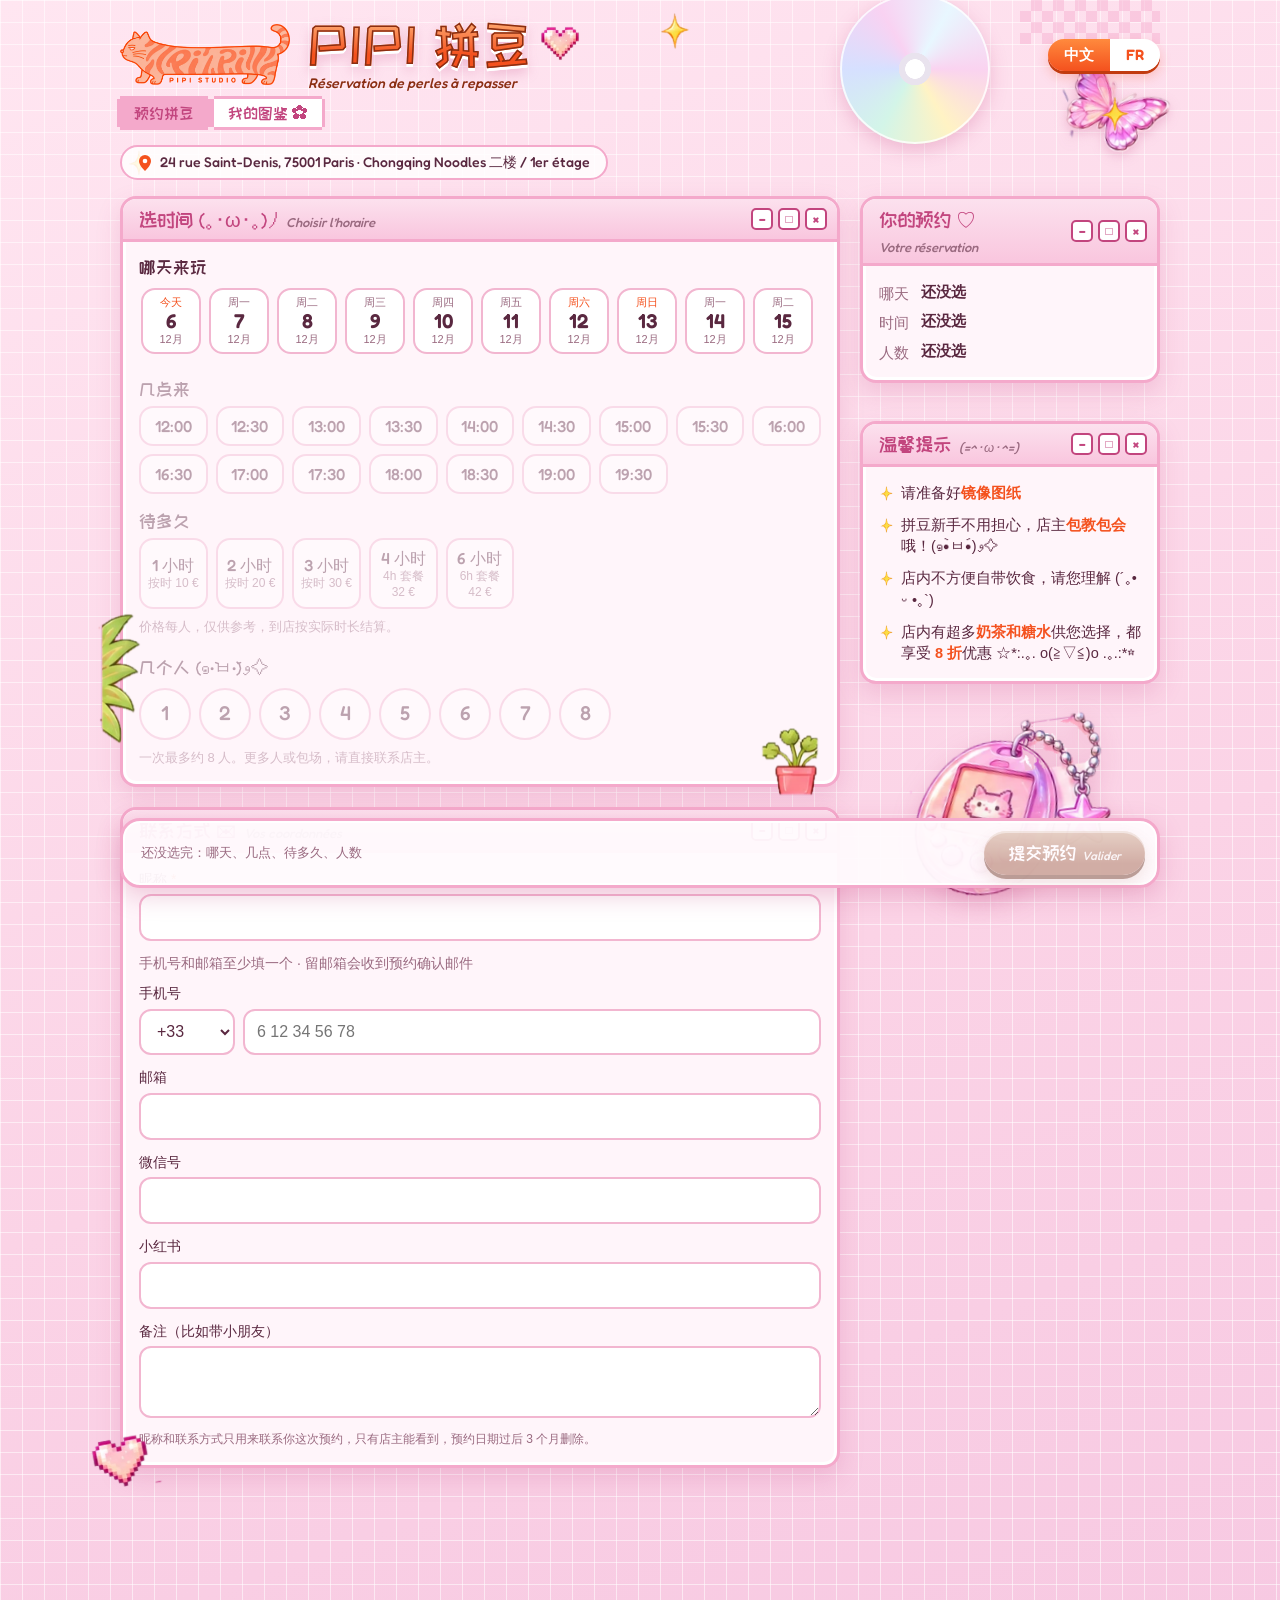
==== index.html @ dc2e396c "样式和脚本加版本号，避免手机用旧缓存（导航显示成蓝色链接） Co-Authored-By: Claude Opus 5.5 <noreply@anthropic.com>" ====
<!doctype html>
<html lang="zh-CN">
<head>
<meta charset="utf-8">
<meta name="viewport" content="width=device-width, initial-scale=1, viewport-fit=cover">
<title>PiPi 拼豆预约</title>
<meta name="format-detection" content="telephone=no, address=no, email=no, date=no">
<meta name="description" content="PiPi 拼豆 · Paris 1er · 在线预约 / Réservation en ligne">
<link rel="stylesheet" href="https://fonts.googleapis.com/css2?family=Fredoka:wght@400;500;600&family=ZCOOL+KuaiLe&display=swap">
<link rel="stylesheet" href="booking.css?v=20261116b">
</head>
<body>
<div class="wrap">
  <!-- 装饰 -->
  <div class="deco cd" aria-hidden="true"></div>
  <div class="deco checker hide-sm" style="right:0;top:0" aria-hidden="true"></div>
  <img class="deco butterfly" src="img/butterfly.png" alt="" aria-hidden="true">
  <img class="deco" src="img/heart-pink.png" alt="" aria-hidden="true" style="width:40px;left:min(46%,420px);top:26px">
  <img class="deco" src="img/star-gold.png" alt="" aria-hidden="true" style="width:30px;left:min(58%,540px);top:12px">
  <img class="deco hide-sm" src="img/sparkle.png" alt="" aria-hidden="true" style="width:30px;right:30px;top:96px">
  <img class="deco hide-sm" src="img/sparkle.png" alt="" aria-hidden="true" style="width:22px;left:8px;top:150px">

  <header class="top">
    <img class="logo" src="pipi-logo.png" alt="PiPi Studio" width="660" height="240">
    <div class="title"><h1 id="t-title"></h1><p id="t-sub"></p></div>
    <div class="lang"><button data-lang="zh">中文</button><button data-lang="fr">FR</button></div>
  </header>
  <nav class="pnav" style="display:flex;gap:6px"><a style="color:#C2457E;text-decoration:none" href="./" aria-current="page" id="nav-book"></a><a style="color:#C2457E;text-decoration:none" href="draw.html" id="nav-album"></a></nav>
  <div class="addr"><svg width="14" height="18" viewBox="0 0 14 18" aria-hidden="true"><path d="M7 1a6 6 0 0 0-6 6c0 4.5 6 10 6 10s6-5.5 6-10a6 6 0 0 0-6-6z" fill="#F4511E"/><circle cx="7" cy="7" r="2.3" fill="#fff"/></svg><span id="addr"></span></div>

  <main class="layout" id="main">
    <div>
      <section class="win" id="pick"></section>
      <section class="win" id="contact"></section>
    </div>
    <aside class="side" id="side"></aside>
  </main>
</div>
<div class="bar" id="bar"></div>

<script src="shared.js?v=20261116b"></script>
<script>
/* 流程：选哪天 → 几点来 → 待多久 → 几个人 → 填联系方式 → 提交
   客人不选座位：系统按人数把座位自动分到店里的桌子上（优先整拨人坐同一张桌） */
const {CONFIG,TABLES,seatIds,ALL_SEATS,ymd,hm,esc,overlap,api}=PIPI;
const T={
 zh:{title:'PIPI 拼豆',navBook:'预约拼豆',navAlbum:'我的图鉴 ✿',sub:'Réservation de perles à repasser',
  pickT:'选时间 (｡･ω･｡)ﾉ',pickTi:'Choisir l’horaire',
  s1:'哪天来玩',s2:'几点来',s3:'待多久',s4:'几个人 (๑•̀ㅂ•́)و✧',
  wd:'日一二三四五六',wdp:'周',today:'今天',
  h:'小时',free:'不限时',untilClose:'到 20:00',hourly:'按时 {r} €',p4:'4h 套餐 32 €',p6:'6h 套餐 42 €',freeP:'35 €',
  weekendNote:'周末和节假日没有不限时，4 小时、6 小时有套餐价。',priceNote:'价格每人，仅供参考，到店按实际时长结算。',
  maxNote:'一次最多约 {n} 人。更多人或包场，请直接联系店主。',noRoom:'这个时段约满了，换个时间试试。',
  leftT:'当前时段剩余',leftTi:'Places disponibles',seatU:'座',seatUi:'places',pickFirst:'选好时间后显示',fullW:'约满',
  mineT:'你的预约 ♡',mineTi:'Votre réservation',kDate:'哪天',kTime:'时间',kPpl:'人数',none:'还没选',
  demo:'演示模式：预约只存在这台设备上，不是真的预约。',
  tipsT:'温馨提示',tipsTi:'(=^･ω･^=)',
  tips:['请准备好<b>镜像图纸</b>','拼豆新手不用担心，店主<b>包教包会</b>哦！(๑•̀ㅂ•́)و✧','店内不方便自带饮食，请您理解 (´｡• ᵕ •｡`)','店内有超多<b>奶茶和糖水</b>供您选择，都享受 <b>8 折</b>优惠 ☆*:.｡. o(≧▽≦)o .｡.:*☆'],
  contactT:'联系方式 ✉',contactTi:'Vos coordonnées',
  name:'昵称',phone:'手机号',wechat:'微信号',xhs:'小红书',email:'邮箱',contactHint:'手机号和邮箱至少填一个 · 留邮箱会收到预约确认邮件',note:'备注（比如带小朋友）',
  privacy:'昵称和联系方式只用来联系你这次预约，只有店主能看到，预约日期过后 3 个月删除。',
  notYet:'还没选完：',needDate:'哪天',needTime:'几点',needDur:'待多久',needPpl:'人数',people:'{n} 人',
  submit:'提交预约',submitI:'Valider',sending:'提交中…',
  eName:'请填一个昵称',ePhone:'请填手机号（至少 6 位数字）',eEmail:'邮箱格式不对',eContact:'手机号和邮箱至少填一个',
  eConflict:'刚刚这个时段被别人约满了，请换个时间。',eNet:'没提交成功，请检查网络再试一次。',
  doneT:'约好了！ヽ(✿ﾟ▽ﾟ)ノ',doneP:'要改时间或取消，请提前联系店主 (^_-)-☆',shot:'建议截图保存这一页。',again:'再约一次',okT:'预约成功！',meow:'喵~',feed:'喂小猫一条鱼'},
 fr:{title:'PIPIPERLES STUDIO',navBook:'Réserver',navAlbum:'Mon album ✿',sub:'Atelier de perles à repasser · PiPi',
  pickT:'Horaire',pickTi:'',
  s1:'Date',s2:'Heure d’arrivée',s3:'Durée',s4:'Combien de personnes ?',
  wd:['dim','lun','mar','mer','jeu','ven','sam'],wdp:'',today:'auj.',
  h:'h',free:'Illimité',untilClose:'jusqu’à 20h',hourly:'{r} €',p4:'forfait 32 €',p6:'forfait 42 €',freeP:'35 €',
  weekendNote:'Le week-end et les jours fériés : forfaits 4h et 6h, pas d’illimité.',priceNote:'Prix par personne, indicatifs, réglés sur place selon la durée réelle.',
  maxNote:'{n} personnes maximum. Pour un groupe plus grand ou une privatisation, contactez-nous.',noRoom:'Complet sur ce créneau, essayez un autre horaire.',
  leftT:'Places disponibles',leftTi:'sur ce créneau',seatU:'',seatUi:'places',pickFirst:'après le choix de l’horaire',fullW:'Complet',
  mineT:'Votre réservation',mineTi:'',kDate:'Date',kTime:'Heure',kPpl:'Personnes',none:'—',
  demo:'Mode démo : la réservation reste sur cet appareil, elle n’est pas réelle.',
  tipsT:'Bon à savoir',tipsTi:'(=^･ω･^=)',
  tips:['Préparez votre <b>modèle en miroir</b>','Débutant·e ? Pas de souci, on vous <b>apprend tout</b> ! (๑•̀ㅂ•́)و✧','Merci de ne pas apporter de nourriture ni de boissons (´｡• ᵕ •｡`)','Grand choix de <b>thés au lait et desserts</b>, tous à <b>-20 %</b> ☆*:.｡. o(≧▽≦)o .｡.:*☆'],
  contactT:'Vos coordonnées',contactTi:'',
  name:'Pseudo',phone:'Téléphone',wechat:'WeChat',xhs:'Xiaohongshu',email:'E-mail',contactHint:'Téléphone ou e-mail (au moins l’un des deux) · avec un e-mail, vous recevez une confirmation',note:'Remarque (enfants, etc.)',
  privacy:'Vos coordonnées servent uniquement à vous contacter pour cette réservation. Seule la gérante y a accès ; elles sont supprimées 3 mois après la date réservée.',
  notYet:'À compléter : ',needDate:'date',needTime:'heure',needDur:'durée',needPpl:'personnes',people:'{n} pers.',
  submit:'Réserver',submitI:'',sending:'Envoi…',
  eName:'Indiquez un pseudo',ePhone:'Indiquez un numéro (6 chiffres minimum)',eEmail:'E-mail invalide',eContact:'Indiquez un téléphone ou un e-mail',
  eConflict:'Ce créneau vient d’être complet, choisissez un autre horaire.',eNet:'Échec de l’envoi. Vérifiez la connexion et réessayez.',
  doneT:'C’est réservé ! ヽ(✿ﾟ▽ﾟ)ノ',doneP:'Pour modifier ou annuler, prévenez-nous à l’avance.',shot:'Pensez à faire une capture d’écran.',again:'Nouvelle réservation',okT:'Réservé !',meow:'Miaou~',feed:'Donner un poisson au chat'}};

let lang='zh';try{const l=localStorage.getItem('pipi-lang');if(l==='fr'||l==='zh')lang=l;else if(/^fr/i.test(navigator.language))lang='fr'}catch(e){}
const t=(k,v={})=>String(T[lang][k]).replace(/\{(\w+)\}/g,(_,x)=>v[x]);
const st={date:null,start:null,dur:null,n:null,busy:[],form:{code:'+33',phone:'',name:'',wechat:'',xhs:'',email:'',note:''},errors:{},msg:'',sending:false,done:null};

/* ---------- 小装饰 ---------- */
const SPARKLE='<svg class="sparkle" viewBox="0 0 24 24"><path d="M12 1C13 8 16 11 23 12C16 13 13 16 12 23C11 16 8 13 1 12C8 11 11 8 12 1Z" fill="#FFE066" stroke="#F2A900" stroke-width="1.2"/></svg>';
function pixelSVG(rows,pal,size){const w=rows[0].length,h=rows.length;let r='';
  rows.forEach((row,y)=>[...row].forEach((c,x)=>{if(pal[c])r+=`<rect x="${x}" y="${y}" width="1.02" height="1.02" fill="${pal[c]}"/>`}));
  return `<svg viewBox="0 0 ${w} ${h}" width="${size*w}" height="${size*h}" shape-rendering="crispEdges">${r}</svg>`}
const HEART=pixelSVG([".PP.PP.","PWPPPPP","PPPPPPP",".PPPPP.","..PPP..","...P..."],{P:'#F7A1C4',W:'#FFFFFF'},5);
const CAT=pixelSVG([
  "..B........B..",".BOB......BOB.",".BOOB....BOOB.",".BOSOBBBBOSOB.","BOOOSOSSOSOOOB","BOOOOOOOOOOOOB",
  "BOKWOOOOOOKWOB","BOKKOOOOOOKKOB","BOOOOOPPOOOOOB","BWOOOOOOOOOOWB",".BOOOOOOOOOOB.","..BBBBBBBBBB.."],
  {B:'#5B3A29',O:'#F2A65A',S:'#C66A2B',K:'#2B1B12',W:'#FFFFFF',P:'#F48FB1'},5);
function burstPath(){let p='';const n=14;for(let i=0;i<n*2;i++){const a=Math.PI*i/n,r=i%2?0.72:1;p+=(i?'L':'M')+(50+48*r*Math.cos(a)).toFixed(1)+' '+(50+48*r*Math.sin(a)*0.72).toFixed(1)}return p+'Z'}
const BURST=`<svg viewBox="0 6 100 88" preserveAspectRatio="none"><path d="${burstPath()}" fill="#FFD3E6" stroke="#F06BA8" stroke-width="2"/></svg>`;

/* ---------- 计算 ---------- */
const isWeekend=ds=>{const d=new Date(ds+'T12:00:00').getDay();return d===0||d===6};
const nowMin=()=>{const d=new Date();return d.getHours()*60+d.getMinutes()};
const todayStr=()=>ymd(new Date());
const endOf=()=>st.dur==='free'?CONFIG.close:st.start+st.dur;
const ready=()=>st.date&&st.start!=null&&st.dur!=null;
const wdName=d=>lang==='zh'?t('wdp')+T.zh.wd[d.getDay()]:T.fr.wd[d.getDay()];
function takenSet(){const s=new Set();if(!ready())return s;const w={start:st.start,end:endOf()};
  for(const b of st.busy)if(overlap(w,b))b.seats.forEach(x=>s.add(x));return s}
const freeCount=()=>ALL_SEATS.length-takenSet().size;
/* 自动分座：先找一张能坐下整拨人的桌（空位最少的那张），坐不下再从空位多的桌开始拼 */
function assignSeats(n){const tk=takenSet();
  const tabs=TABLES.map(tb=>({free:seatIds(tb).filter(s=>!tk.has(s))})).filter(x=>x.free.length);
  const one=tabs.filter(x=>x.free.length>=n).sort((a,b)=>a.free.length-b.free.length)[0];
  if(one)return one.free.slice(0,n);
  const out=[];tabs.sort((a,b)=>b.free.length-a.free.length).forEach(x=>x.free.forEach(s=>{if(out.length<n)out.push(s)}));
  return out.length===n?out:null}
function durOptions(ds){return isWeekend(ds)
  ?[{v:60,p:t('hourly',{r:10})},{v:120,p:t('hourly',{r:20})},{v:180,p:t('hourly',{r:30})},{v:240,p:t('p4')},{v:360,p:t('p6')}]
  :[{v:60,p:t('hourly',{r:10})},{v:120,p:t('hourly',{r:20})},{v:180,p:t('hourly',{r:30})},{v:'free',p:t('freeP')}]}
async function loadBusy(){try{st.busy=await api.busy(st.date)}catch(e){st.busy=[];st.msg=t('eNet')}clampN();renderPick();renderSide();renderBar()}
function clampN(){if(st.n!=null&&ready()&&st.n>Math.min(freeCount(),CONFIG.maxSeats))st.n=null}

/* ---------- 渲染 ---------- */
const winBar=(title,sub)=>`<div class="win-bar"><h2>${title}${sub?` <i>${sub}</i>`:''}</h2><div class="win-btns" aria-hidden="true"><span>–</span><span>□</span><span>×</span></div></div>`;
function renderPick(){
  const days=[];for(let i=0;i<CONFIG.daysAhead;i++){const d=new Date();d.setDate(d.getDate()+i);days.push(d)}
  const ds=st.date,times=[];for(let m=CONFIG.open;m<CONFIG.close;m+=CONFIG.step)times.push(m);
  const past=m=>ds===todayStr()&&m<=nowMin();
  const free=ready()?freeCount():0,max=Math.min(free,CONFIG.maxSeats);
  document.getElementById('pick').innerHTML=winBar(t('pickT'),t('pickTi'))+`<img class="palm" src="img/palm.png" alt="" aria-hidden="true"><img class="plant" src="img/plant.png" alt="" aria-hidden="true"><div class="win-body">
   <div class="q"><h3>${t('s1')}</h3><div class="days">${days.map((d,i)=>{const v=ymd(d);
     return `<button class="day ${isWeekend(v)?'we':''} ${v===ds?'on':''}" data-date="${v}"><small>${i===0?t('today'):wdName(d)}</small><b>${d.getDate()}</b><small>${d.getMonth()+1}${lang==='zh'?'月':'/'}</small></button>`}).join('')}</div></div>
   <div class="q ${ds?'':'off'}"><h3>${t('s2')}</h3><div class="grid">${times.map(m=>`<button class="opt ${m===st.start?'on':''}" data-start="${m}" ${!ds||past(m)?'disabled':''}>${hm(m)}</button>`).join('')}</div></div>
   <div class="q ${ds&&st.start!=null?'':'off'}"><h3>${t('s3')}</h3><div class="grid">${(ds?durOptions(ds):durOptions(todayStr())).map(o=>{const over=o.v!=='free'&&st.start!=null&&st.start+o.v>CONFIG.close;
     return `<button class="opt ${o.v===st.dur?'on':''}" data-dur="${o.v}" ${over||st.start==null?'disabled':''}>${o.v==='free'?t('free'):(o.v/60)+' '+t('h')}<small>${o.v==='free'?t('untilClose')+' · ':''}${o.p}</small></button>`}).join('')}</div>
     <p class="note">${ds&&isWeekend(ds)?t('weekendNote')+' ':''}${t('priceNote')}</p></div>
   <div class="q ${ready()?'':'off'}"><h3>${t('s4')}</h3>
     ${ready()&&!free?`<p class="err">${t('noRoom')}</p>`:`<div class="ppl">${Array.from({length:CONFIG.maxSeats},(_,i)=>i+1).map(n=>`<button class="opt ${n===st.n?'on':''}" data-n="${n}" ${!ready()||n>max?'disabled':''}>${n}</button>`).join('')}</div>
     <p class="note">${t('maxNote',{n:CONFIG.maxSeats})}</p>`}
     ${st.msg?`<p class="err">${esc(st.msg)}</p>`:''}</div>
  </div>`;
}
function renderSide(){
  const r=ready();
  let when=t('none');
  if(st.date){const d=new Date(st.date+'T12:00:00');when=`${d.getMonth()+1}/${d.getDate()} ${wdName(d)}`}
  document.getElementById('side').innerHTML=`
  <section class="win mine">${winBar(t('mineT'),t('mineTi'))}<div class="win-body"><dl>
    <dt>${t('kDate')}</dt><dd>${when}</dd>
    <dt>${t('kTime')}</dt><dd>${r?hm(st.start)+'–'+hm(endOf()):st.start!=null?hm(st.start):t('none')}</dd>
    <dt>${t('kPpl')}</dt><dd>${st.n?t('people',{n:st.n}):t('none')}</dd></dl></div></section>
  <section class="win tips">${winBar(t('tipsT'),t('tipsTi'))}<div class="win-body"><ul>${T[lang].tips.map(x=>`<li>${x}</li>`).join('')}</ul></div></section>
  ${api.live?'':`<div class="sticky"><img class="pixcat" src="img/pixelcat.png" alt="" aria-hidden="true">${t('demo')}${lang==='zh'?`<i>${T.fr.demo}</i>`:''}</div>`}
  <img class="tama" src="img/tamagotchi.png" alt="" aria-hidden="true">`;
}
function renderContact(){const f=st.form,e=st.errors;
  document.getElementById('contact').innerHTML=winBar(t('contactT'),t('contactTi'))+`<img class="heart-big" src="img/heart-big.png" alt="" aria-hidden="true"><div class="win-body">
  <label class="field"><span>${t('name')} <em>*</em></span><input type="text" id="f-name" autocomplete="name" maxlength="60" value="${esc(f.name)}">${e.name?`<span class="err">${t('eName')}</span>`:''}</label>
  <p class="contact-hint${e.contact?' bad':''}">${e.contact?t('eContact'):t('contactHint')}</p>
  <div class="field"><span>${t('phone')}</span><div class="phone">
    <select id="f-code" aria-label="code">${['+33','+86','+852','+886','+44','+49','+39','+34','+32','+41','+1'].map(c=>`<option ${c===f.code?'selected':''}>${c}</option>`).join('')}</select>
    <input type="tel" id="f-phone" autocomplete="tel-national" inputmode="tel" maxlength="20" placeholder="6 12 34 56 78" value="${esc(f.phone)}"></div>${e.phone?`<span class="err">${t('ePhone')}</span>`:''}</div>
  <label class="field"><span>${t('email')}</span><input type="email" id="f-email" autocomplete="email" maxlength="120" value="${esc(f.email)}">${e.email?`<span class="err">${t('eEmail')}</span>`:''}</label>
  <label class="field"><span>${t('wechat')}</span><input type="text" id="f-wechat" maxlength="60" value="${esc(f.wechat)}"></label>
  <label class="field"><span>${t('xhs')}</span><input type="text" id="f-xhs" maxlength="60" value="${esc(f.xhs)}"></label>
  <label class="field"><span>${t('note')}</span><textarea id="f-note" rows="2" maxlength="500">${esc(f.note)}</textarea></label>
  <p class="privacy">${t('privacy')}</p></div>`;
}
function renderBar(){
  const miss=[];if(!st.date)miss.push(t('needDate'));if(st.start==null)miss.push(t('needTime'));if(st.dur==null)miss.push(t('needDur'));if(!st.n)miss.push(t('needPpl'));
  let sum;
  if(miss.length)sum=`${t('notYet')}${miss.join(lang==='zh'?'、':', ')}`;
  else{const d=new Date(st.date+'T12:00:00');sum=`<b>${d.getMonth()+1}/${d.getDate()} ${wdName(d)} · ${hm(st.start)}–${hm(endOf())} · ${t('people',{n:st.n})}</b>PiPi Studio`}
  document.getElementById('bar').innerHTML=`<div class="in"><div class="sum">${sum}</div><button class="go" id="submit" ${miss.length||st.sending?'disabled':''}>${st.sending?t('sending'):t('submit')}${t('submitI')&&!st.sending?`<i>${t('submitI')}</i>`:''}</button></div>`;
}
/* 像素狸花猫（原创；画法参考小柱给的像素猫：正面坐姿、胡须伸出脸外、竖条眼、深色描边）
   16×18 格，两帧（闭嘴 / 张嘴），只差第 8–10 行。O 描边/胡须 D 条纹 M 毛色 L 浅毛 W 白 K 眼 P 粉 R 嘴里 */
const CAT_PAL={O:'#3B2C2A',D:'#5A4836',M:'#8E7A62',L:'#B4A084',W:'#EADBC0',K:'#2B211C',P:'#E07A8E',R:'#A63E55'};
const CAT_TOP=['..O..........O..','..OO........OO..','..OPO......OPO..','..OPMOOOOOOMPO..','..OMMDMDDMDMMO..','..OMMMMMMMMMMO..','.OOMKMMMMMMKMOO.','OOOMKMWPPWMKMOOO'];
const CAT_SHUT=['.OOMMWWOOWWMMOO.','..OMMWWWWWWMMO..','...OOMWWWWMOO...'];
const CAT_OPEN=['.OOMMWOOOOWMMOO.','..OMMWORROWMMO..','...OOMWOOWMOO...'];
const CAT_BODY=['...OMWWWWWWMO...','..OMDMWWWWMDMO..','..OMMDWWWWDMMO..','..ODMMLWWLMMDO.O','..OMMMMLLMMMMOMO','..OWWOMMMMOWWMMO','...OOOOOOOOOOOO.'];
const catRects=(rows,y0)=>rows.map((r,y)=>[...r].map((c,x)=>CAT_PAL[c]?`<rect x="${x}" y="${y+y0}" width="1.02" height="1.02" fill="${CAT_PAL[c]}"/>`:'').join('')).join('');
const pixelCat=()=>`<svg class="pixcat-svg" viewBox="0 0 16 18" shape-rendering="crispEdges" role="img" aria-label="cat">
  ${catRects(CAT_TOP,0)}${catRects(CAT_BODY,11)}<g class="shut">${catRects(CAT_SHUT,8)}</g><g class="open">${catRects(CAT_OPEN,8)}</g></svg>`;
/* 点小猫 → 从上面掉下一条像素小鱼 → 猫张嘴吃两口 → 吃完才冒一颗像素爱心。不点就什么都不出现，可以一直点 */
const FISH_PAL={O:'#3B2C2A',F:'#5FA8D3',f:'#A9DDF2',K:'#2B211C'};
const FISH=['..OOOO..OO','.OffFFOOFO','OKfFFFFFO.','.OFFFFOOFO','..OOOO..OO'];
const FHEART_PAL={O:'#3B2C2A',H:'#E8504A',h:'#FFB36B'};
const FHEART=['.OO.OO.','OhHOHHO','OHHHHHO','.OHHHO.','..OHO..','...O...'];
const pix=(rows,pal,cls)=>`<svg class="${cls}" viewBox="0 0 ${rows[0].length} ${rows.length}" shape-rendering="crispEdges" aria-hidden="true">${
  rows.map((r,y)=>[...r].map((c,x)=>pal[c]?`<rect x="${x}" y="${y}" width="1.02" height="1.02" fill="${pal[c]}"/>`:'').join('')).join('')}</svg>`;
function feedCat(cat){
  const svg=cat.querySelector('.pixcat-svg'),still=matchMedia('(prefers-reduced-motion: reduce)').matches;
  cat.querySelector('.meow-bubble')?.remove();
  const add=html=>{const d=document.createElement('div');d.innerHTML=html;const n=d.firstElementChild;cat.appendChild(n);return n};
  const chomp=()=>{const on=[0,250,400],off=[200,350,600];on.forEach(ms=>setTimeout(()=>svg.classList.add('eating'),ms));off.forEach(ms=>setTimeout(()=>svg.classList.remove('eating'),ms))};
  const heart=()=>{const h=add(pix(FHEART,FHEART_PAL,'pix-heart'));
    if(!still)h.animate([{transform:'translateY(0)',opacity:1},{transform:'translateY(-26px)',opacity:1,offset:.7},{transform:'translateY(-32px)',opacity:0}],{duration:900,easing:'steps(6)',fill:'forwards'});
    setTimeout(()=>h.remove(),900)};
  if(still){chomp();setTimeout(heart,750);return}
  const f=add(pix(FISH,FISH_PAL,'pix-fish'));
  f.animate([{transform:'translateY(-64px) rotate(-12deg)'},{transform:'translateY(-30px) rotate(10deg)',offset:.5},{transform:'translateY(0) rotate(0)'}],{duration:480,easing:'steps(8)',fill:'forwards'});
  setTimeout(()=>{f.remove();chomp();setTimeout(heart,750)},480);
}
function renderDone(){const b=st.done,d=new Date(b.date+'T12:00:00');
  document.getElementById('bar').innerHTML='';
  document.getElementById('main').innerHTML=`<section class="win" style="grid-column:1/-1">${winBar(t('doneT'),'')}<div class="win-body done">
    <img class="logo-big" src="pipi-logo.png" alt="" width="660" height="240">
    <div class="meow-row"><button type="button" class="meow-cat" aria-label="${t('feed')}" title="${t('feed')}">${pixelCat()}<span class="meow-bubble" aria-hidden="true">${t('meow')}</span></button><h2>${t('okT')}</h2></div>
    <dl><dt>${t('kDate')}</dt><dd>${d.getMonth()+1}/${d.getDate()} ${wdName(d)}</dd><dt>${t('kTime')}</dt><dd>${hm(b.start)}–${hm(b.end)}</dd>
    <dt>${t('kPpl')}</dt><dd>${t('people',{n:b.seats.length})}</dd><dt>${t('name')}</dt><dd>${esc(b.name)}</dd></dl>
    <p>${t('doneP')}</p><p class="note">${CONFIG.address}<br>${t('shot')}</p>
    <p><button class="btn2" id="again">${t('again')}</button></p></div></section>`;
}
function renderAll(){document.documentElement.lang=lang==='zh'?'zh-CN':'fr';
  document.getElementById('t-title').textContent=t('title');document.getElementById('nav-book').textContent=t('navBook');document.getElementById('nav-album').textContent=t('navAlbum');document.getElementById('t-sub').textContent=t('sub');
  document.getElementById('addr').textContent=CONFIG.address;
  document.querySelectorAll('.lang button').forEach(b=>b.setAttribute('aria-pressed',b.dataset.lang===lang));
  if(st.done){renderDone();return}
  renderPick();renderSide();renderContact();renderBar()}
const rerender=()=>{clampN();renderPick();renderSide();renderBar()};

/* ---------- 交互 ---------- */
document.addEventListener('click',e=>{const el=e.target.closest('button');if(!el||el.disabled)return;
  if(el.classList.contains('meow-cat')){feedCat(el);return}
  if(el.dataset.lang){lang=el.dataset.lang;try{localStorage.setItem('pipi-lang',lang)}catch(x){}renderAll();return}
  if(el.dataset.date){st.date=el.dataset.date;st.msg='';if(st.start!=null&&st.date===todayStr()&&st.start<=nowMin())st.start=null;
    if(st.dur==='free'&&isWeekend(st.date)||[240,360].includes(st.dur)&&!isWeekend(st.date))st.dur=null;rerender();loadBusy();return}
  if(el.dataset.start){st.start=+el.dataset.start;st.msg='';if(st.dur!=null&&st.dur!=='free'&&st.start+st.dur>CONFIG.close)st.dur=null;rerender();return}
  if(el.dataset.dur){st.dur=el.dataset.dur==='free'?'free':+el.dataset.dur;st.msg='';rerender();return}
  if(el.dataset.n){st.n=+el.dataset.n;rerender();return}
  if(el.id==='submit'){submit();return}
  if(el.id==='again'){location.reload()}
});
document.addEventListener('input',e=>{const id=e.target.id;if(!id||!id.startsWith('f-'))return;st.form[id.slice(2)]=e.target.value});

async function submit(){const f=st.form,er={};
  if(!f.name.trim())er.name=1;
  const pd=f.phone.replace(/\D/g,'').length,em=f.email.trim();
  if(!pd&&!em)er.contact=1;                                   // 手机号和邮箱至少一个
  if(pd&&pd<6)er.phone=1;
  if(em&&!/^[^@\s]+@[^@\s]+\.[^@\s]+$/.test(em))er.email=1;
  st.errors=er;if(Object.keys(er).length){renderContact();document.getElementById('contact').scrollIntoView({behavior:'smooth'});return}
  st.sending=true;renderBar();
  const base={date:st.date,start:st.start,end:endOf(),
    plan:st.dur==='free'?'free':(isWeekend(st.date)&&st.dur===240?'p4':isWeekend(st.date)&&st.dur===360?'p6':'hour'),
    people:st.n,name:f.name.trim(),phone:f.phone.trim()?f.code+' '+f.phone.trim():'',wechat:f.wechat.trim(),xhs:f.xhs.trim(),email:f.email.trim(),note:f.note.trim(),lang};
  try{
    for(let attempt=0;attempt<2;attempt++){   // 座位被别人刚抢走：刷新一次重新分座再试
      const seats=assignSeats(st.n);
      if(!seats)break;
      const r=await api.create({...base,seats});
      if(r.ok){st.done={...base,seats:r.seats||seats};st.sending=false;renderAll();window.scrollTo(0,0);return}
      st.busy=await api.busy(st.date);
    }
    st.sending=false;st.msg=t('eConflict');clampN();renderPick();renderSide();renderBar();document.getElementById('pick').scrollIntoView({behavior:'smooth'});
  }catch(x){st.sending=false;st.msg=t('eNet');renderPick();renderBar()}
}
renderAll();
</script>
</body>
</html>
---- booking.css ----
/* PiPi 客人预约页 · 按小柱 2026-11-15 给的效果图：粉色 Y2K 可爱风
   粉色渐变底 + 像素格、复古电脑窗口、亮面橘色胶囊按钮、星星爱心、像素小猫、彩虹光盘
   这一页刻意只做一种浅色外观（不跟随深色模式），所有颜色都在下面写死 */
:root{
  color-scheme:light;
  --bg1:#FFE6F1; --bg2:#FBD3E6; --grid:rgba(255,255,255,.55);
  --win:#FFF5FA; --win-edge:#F4A9CB; --win-bar:#F9C6DE; --win-ink:#C2457E;
  --ink:#5A2840; --muted:#9A6A80; --line:#F2B6D0;
  --orange1:#FF8A3D; --orange2:#F4511E; --orange-ink:#FFFFFF;
  --gold:#FFD84D; --gold-edge:#F2A900;
  --taken:#D9D2D8;
  --f-head:"ZCOOL KuaiLe","Fredoka",-apple-system,"PingFang SC",sans-serif;
  --f-num:"Fredoka",-apple-system,"PingFang SC",sans-serif;
  --f-text:-apple-system,"PingFang SC","Hiragino Sans GB","Microsoft YaHei","Helvetica Neue",sans-serif;
}
*{box-sizing:border-box}
html,body{margin:0}
body{color:var(--ink);font:16px/1.55 var(--f-text);min-height:100vh;
  background:
    linear-gradient(var(--grid) 1px,transparent 1px) 0 0/22px 22px,
    linear-gradient(90deg,var(--grid) 1px,transparent 1px) 0 0/22px 22px,
    linear-gradient(160deg,var(--bg1),var(--bg2) 60%,#F7C9E2);
  background-color:var(--bg1);
  padding-left:max(16px,env(safe-area-inset-left,0px));padding-right:max(16px,env(safe-area-inset-right,0px));padding-block:0 130px;overflow-x:hidden}
button,input,select,textarea{font:inherit;color:inherit}
:focus-visible{outline:3px solid var(--orange1);outline-offset:2px}
.wrap{max-width:1040px;margin:0 auto;position:relative}

/* 装饰（不可点、读屏忽略） */
.deco{position:absolute;pointer-events:none;z-index:0}
.sparkle{width:28px;height:28px}
.cd{right:170px;top:-6px;width:150px;height:150px;border-radius:50%;
  background:radial-gradient(circle,#fff 0 9%,#E9E3EE 9.5% 15%,transparent 15.5%),
    conic-gradient(from 30deg,#E8F7FF,#FAD3F0,#FFF3C4,#D3F5E8,#D6E0FF,#F9D2F2,#E8F7FF);
  box-shadow:0 6px 18px rgba(194,69,126,.25),inset 0 0 0 2px rgba(255,255,255,.8)}
.checker{width:140px;height:44px;opacity:.55;
  background:conic-gradient(#F7B6D4 25%,transparent 0 50%,#F7B6D4 0 75%,transparent 0) 0 0/22px 22px}
@media (max-width:760px){.deco.hide-sm{display:none}}

/* 顶部 */
.top{position:relative;z-index:1;display:grid;grid-template-columns:auto 1fr auto;gap:8px 18px;align-items:center;padding:18px 0 8px}
.top .logo{width:min(170px,34vw);height:auto;display:block}
.title{min-width:0}
.title h1{margin:0;font:400 clamp(34px,7vw,52px)/1 var(--f-head);letter-spacing:.04em;
  background:linear-gradient(180deg,#FFB37A,#F4511E 70%);-webkit-background-clip:text;background-clip:text;color:transparent;
  -webkit-text-stroke:1.5px #8A2E12;paint-order:stroke fill;filter:drop-shadow(0 3px 0 #FFF) drop-shadow(0 4px 6px rgba(194,69,126,.25))}
.title p{margin:4px 0 0;font:italic 500 14px var(--f-num);color:#8A2E12}
.lang{display:flex;border-radius:999px;overflow:hidden;box-shadow:0 3px 0 #C23B0F,0 6px 12px rgba(244,81,30,.25)}
.lang button{border:0;padding:6px 16px;cursor:pointer;font:600 15px var(--f-num);background:#fff;color:var(--orange2)}
.lang button[aria-pressed="true"]{background:linear-gradient(180deg,var(--orange1),var(--orange2));color:#fff}
.addr{position:relative;z-index:1;display:inline-flex;gap:8px;align-items:center;margin:4px 0 16px;padding:6px 16px;border-radius:999px;
  background:rgba(255,255,255,.85);border:2px solid var(--win-edge);font:500 14px var(--f-num);color:var(--ink);max-width:100%}
.addr svg{flex:none}
@media (max-width:560px){.top{grid-template-columns:1fr auto}.title{grid-column:1/-1;grid-row:2}}

/* 布局：左边选时间的大窗口，右边剩余座位和你的预约 */
.layout{position:relative;z-index:1;display:grid;grid-template-columns:minmax(0,1fr) 300px;gap:20px;align-items:start}
@media (max-width:860px){.layout{grid-template-columns:minmax(0,1fr)}}
.side{display:grid;gap:18px;position:sticky;top:16px}
@media (max-width:860px){.side{position:static}}

/* 复古电脑窗口 */
.win{background:var(--win);border:3px solid var(--win-edge);border-radius:16px;
  box-shadow:0 0 0 3px #fff inset,0 10px 24px rgba(194,69,126,.18);overflow:hidden;margin-bottom:20px}
.win-bar{display:flex;align-items:center;gap:8px;padding:8px 10px 8px 16px;background:linear-gradient(180deg,#FCE1EE,var(--win-bar));border-bottom:3px solid var(--win-edge)}
.win-bar h2{margin:0;flex:1;font:400 20px/1.2 var(--f-head);color:var(--win-ink);display:flex;align-items:baseline;gap:8px;flex-wrap:wrap}
.win-bar h2 i{font:italic 500 13px var(--f-num);color:var(--muted)}
.win-btns{display:flex;gap:5px}
.win-btns span{width:22px;height:22px;border:2px solid var(--win-ink);border-radius:5px;background:#fff;display:grid;place-items:center;font:700 12px/1 var(--f-num);color:var(--win-ink)}
.win-body{padding:16px}

.q{margin-bottom:18px}
.q:last-child{margin-bottom:0}
.q h3{margin:0 0 8px;font:400 18px var(--f-head);color:var(--ink);display:flex;align-items:baseline;gap:8px}
.q h3 i{font:italic 500 13px var(--f-num);color:var(--muted)}
.q.off{opacity:.4;pointer-events:none}

.days{display:flex;gap:8px;overflow-x:auto;padding:4px 2px 8px;scrollbar-width:thin}
.day{flex:none;width:60px;border:2px solid var(--line);border-radius:14px;background:#fff;padding:6px 0;text-align:center;cursor:pointer;line-height:1.2;color:var(--ink)}
.day small{display:block;font-size:11px;color:var(--muted)}
.day b{font:600 20px var(--f-num)}
.day.we small:first-child{color:var(--orange2)}
.grid{display:grid;grid-template-columns:repeat(auto-fill,minmax(66px,1fr));gap:8px}
.opt{border:2px solid var(--line);border-radius:14px;background:#fff;padding:8px 4px;cursor:pointer;text-align:center;font:500 16px/1.25 var(--f-num);color:var(--ink)}
.opt small{display:block;font:12px var(--f-text);color:var(--muted)}
.opt[disabled]{opacity:.35;cursor:not-allowed;text-decoration:line-through}
.day:hover:not(.on),.opt:hover:not(.on):not([disabled]){border-color:var(--orange1)}
.on{background:linear-gradient(180deg,var(--orange1),var(--orange2))!important;color:#fff!important;border-color:#C23B0F!important;
  box-shadow:0 3px 0 #C23B0F,inset 0 2px 0 rgba(255,255,255,.4)}
.on small{color:#fff!important;opacity:.9}
.ppl{display:flex;gap:8px;flex-wrap:wrap}
.ppl .opt{width:52px;height:52px;border-radius:50%;font-size:20px;padding:0}
.note{font-size:13px;color:var(--muted);margin:8px 0 0}
.err{color:#D2246A;font-size:14px;margin:8px 0 0}

/* 右侧：剩余座位爆炸贴 */
.burst-wrap{display:grid;justify-items:center;gap:6px;padding:4px 0}
.burst{width:170px;height:120px;display:grid;place-items:center;position:relative}
.burst svg{position:absolute;inset:0;width:100%;height:100%}
.burst div{position:relative;display:flex;align-items:baseline;gap:4px;color:var(--orange2)}
.burst b{font:600 54px/1 var(--f-num);-webkit-text-stroke:1px #8A2E12}
.burst span{font:400 22px var(--f-head)}
.burst small{display:block;font:italic 12px var(--f-num)}
.burst.full b{font-size:30px}
.side h3{margin:0;font:400 20px var(--f-head);color:var(--ink)}
.side h3 i{display:block;font:italic 500 13px var(--f-num);color:var(--muted)}
.mine dl{display:grid;grid-template-columns:auto 1fr;gap:6px 12px;margin:0;font-size:15px}
.mine dt{color:var(--muted)}
.mine dd{margin:0;font:600 15px var(--f-num)}

/* 演示模式便利贴 + 像素小猫 */
.sticky{position:relative;background:#FFF3C9;border-radius:4px;padding:34px 16px 14px;transform:rotate(-2.5deg);
  box-shadow:0 8px 16px rgba(120,60,20,.15);font:500 14px/1.5 var(--f-text);color:#6A3B1E;margin-top:28px}
.sticky::before{content:"";position:absolute;top:-10px;left:50%;width:70px;height:20px;transform:translateX(-50%) rotate(3deg);background:rgba(255,190,215,.7)}
.sticky .pixcat{position:absolute;top:-46px;left:12px;width:72px;height:60px}
.sticky i{display:block;font-size:12px;font-style:italic;margin-top:4px;opacity:.85}

/* 联系方式 */
.field{display:grid;gap:4px;margin-bottom:12px}
.field>span{font-size:14px;color:var(--ink)}
.field>span em{color:var(--orange2);font-style:normal}
.field>span i{font:italic 12px var(--f-num);color:var(--muted)}
input[type=text],input[type=tel],input[type=email],select,textarea{border:2px solid var(--line);background:#fff;padding:9px 12px;border-radius:12px;width:100%;min-width:0;color:var(--ink)}
input:focus,select:focus,textarea:focus{border-color:var(--orange1);outline:none}
.phone{display:grid;grid-template-columns:96px 1fr;gap:8px}
.privacy{font-size:12px;color:var(--muted);margin:4px 0 0}

/* 底栏 */
.bar{position:fixed;left:0;right:0;bottom:0;z-index:5;padding:10px max(16px,env(safe-area-inset-right,0px)) calc(12px + env(safe-area-inset-bottom,0px)) max(16px,env(safe-area-inset-left,0px))}
.bar .in{max-width:1040px;margin:0 auto;display:flex;gap:14px;align-items:center;background:rgba(255,250,253,.96);border:3px solid var(--win-edge);border-radius:20px;
  padding:10px 12px 10px 18px;box-shadow:0 0 0 2px #fff inset,0 8px 24px rgba(194,69,126,.25)}
.bar .sum{flex:1;min-width:0;font-size:13px;line-height:1.35;color:var(--muted)}
.bar .sum b{display:block;font:600 16px var(--f-num);color:var(--ink)}
.go{border:0;border-radius:999px;padding:12px 24px;cursor:pointer;font:400 19px var(--f-head);color:#fff;white-space:nowrap;
  background:linear-gradient(180deg,#FFA060,var(--orange2) 75%);box-shadow:0 4px 0 #B8360C,inset 0 2px 0 rgba(255,255,255,.5),0 8px 16px rgba(244,81,30,.3)}
.go i{font:italic 500 12px var(--f-num);margin-left:6px;opacity:.9}
.go:active{transform:translateY(2px);box-shadow:0 2px 0 #B8360C}
.go[disabled]{filter:grayscale(.6);opacity:.5;cursor:not-allowed}
@media (max-width:480px){.go i{display:none}.go{padding:12px 18px}}

/* 完成页 */
.done{text-align:center}
.done .logo-big{display:block;width:96px;height:auto;margin:-4px auto 0}
.done h2{font:400 40px var(--f-head);color:var(--orange2);margin:6px 0}
.done dl{display:grid;grid-template-columns:auto auto;justify-content:center;gap:6px 16px;margin:14px 0;font-size:16px;text-align:left}
.done dt{color:var(--muted)}
.done dd{margin:0;font:600 16px var(--f-num)}
.btn2{border:2px solid var(--orange2);border-radius:999px;background:#fff;color:var(--orange2);padding:8px 18px;cursor:pointer;font-weight:600}

/* ---- 效果图里的插图 ---- */
.butterfly{width:110px;right:-10px;top:58px;transform:rotate(8deg);filter:drop-shadow(0 4px 6px rgba(194,69,126,.25))}
.win{position:relative;overflow:visible}
.win>.win-bar{border-radius:13px 13px 0 0}
.palm{position:absolute;left:-26px;bottom:40px;width:44px;pointer-events:none;z-index:2}
.plant{position:absolute;right:18px;bottom:-12px;width:58px;pointer-events:none;z-index:2}
.heart-big{position:absolute;left:-30px;bottom:-24px;width:66px;pointer-events:none;z-index:2;transform:rotate(-10deg)}
.sticky .pixcat{position:absolute;top:-58px;left:6px;width:120px;height:auto}
.sticky{margin-top:52px}
.tama{width:200px;max-width:70%;justify-self:center;transform:rotate(-8deg);pointer-events:none;filter:drop-shadow(0 8px 12px rgba(194,69,126,.25))}
.tips ul{margin:0;padding:0;list-style:none;display:grid;gap:10px;font-size:14.5px;line-height:1.5}
.tips li{padding-left:22px;position:relative}
.tips li::before{content:"";position:absolute;left:0;top:3px;width:15px;height:15px;
  background:url("img/sparkle.png") center/contain no-repeat}
.tips b{color:var(--orange2)}
@media (max-width:760px){
  .cd{width:96px;height:96px;right:-30px;top:120px;opacity:.85}
  .butterfly{width:70px;right:-6px;top:150px}
  .palm{left:-20px;width:34px}
  .heart-big{left:-10px;width:48px}
}
html,body{overflow-x:clip}
@media (max-width:760px){
  .cd{display:none}
  .butterfly{width:58px;right:2px;top:70px}
}
.q.off .opt[disabled]{text-decoration:none;opacity:1}

/* iOS 会把地址自动识别成链接并加虚线，关掉 */
a[x-apple-data-detectors]{color:inherit!important;text-decoration:none!important;font:inherit!important}
.title h1{overflow-wrap:anywhere}

/* ---- 预约成功：像素狸花猫喵一声 ----
   0.0s 猫跳出来 → 0.7s 张嘴 + 头顶冒「喵~」像素对话框 → 1.0s 旁边盖章「预约成功！」 → 之后只轻轻上下动，不再喵 */
.done .logo-big{margin-bottom:8px}
.meow-row{display:flex;align-items:flex-end;justify-content:center;gap:14px;margin:58px 0 6px}
.meow-cat{position:relative;width:56px;height:63px;flex:none;animation:cat-in .45s steps(4) both}
.pixcat-svg{width:100%;height:100%;display:block;image-rendering:pixelated;animation:cat-idle 1.2s steps(2) 2s infinite}
.pixcat-svg .open{opacity:0;animation:on .9s steps(1) .7s}
.pixcat-svg .shut{animation:off .9s steps(1) .7s}
/* 对话框：白底、深色像素描边、四角切成台阶、角上一格浅灰，尾巴朝下指着猫 */
.meow-bubble{position:absolute;left:50%;bottom:calc(100% + 14px);margin-left:-26px;width:52px;line-height:26px;text-align:center;white-space:nowrap;
  font:400 16px var(--f-head);color:#3B2C2A;background:#fff;
  box-shadow:0 -3px 0 #fff,0 3px 0 #fff,-3px 0 0 #fff,3px 0 0 #fff,
    -3px -3px 0 #C9C2C6,3px -3px 0 #C9C2C6,-3px 3px 0 #C9C2C6,3px 3px 0 #C9C2C6,
    0 -6px 0 #3B2C2A,0 6px 0 #3B2C2A,-6px 0 0 #3B2C2A,6px 0 0 #3B2C2A,
    -6px -3px 0 #3B2C2A,6px -3px 0 #3B2C2A,-6px 3px 0 #3B2C2A,6px 3px 0 #3B2C2A,
    -3px -6px 0 #3B2C2A,3px -6px 0 #3B2C2A,-3px 6px 0 #3B2C2A,3px 6px 0 #3B2C2A;
  opacity:0;transform-origin:50% 100%;animation:on 1.8s steps(1) .7s}
.meow-bubble::after{content:"";position:absolute;left:25px;top:calc(100% + 3px);width:3px;height:3px;background:#fff;box-shadow:-3px 3px 0 #3B2C2A,3px 3px 0 #3B2C2A,0 3px 0 #fff,0 6px 0 #3B2C2A}
.meow-row h2{margin:0 0 8px;transform-origin:0 70%;font:400 34px var(--f-head);color:var(--orange2);text-shadow:3px 3px 0 #FFD0E3;animation:stamp .4s steps(3) 1s both}
@keyframes cat-in{0%{transform:translateY(24px) scale(.6);opacity:0}60%{transform:translateY(-6px) scale(1.05);opacity:1}100%{transform:none;opacity:1}}
@keyframes cat-idle{50%{transform:translateY(-2px)}}
@keyframes on{0%,100%{opacity:1}}
@keyframes off{0%,100%{opacity:0}}
@keyframes stamp{0%{transform:scale(1.8);opacity:0}100%{transform:none;opacity:1}}
@media (max-width:480px){.meow-row h2{font-size:28px}}
@media (prefers-reduced-motion:reduce){.meow-cat,.pixcat-svg,.pixcat-svg .open,.pixcat-svg .shut,.meow-bubble,.meow-row h2{animation:none}.meow-bubble{opacity:1}}

/* 点小猫喂鱼 */
button.meow-cat{border:0;padding:0;margin:0;background:none;cursor:pointer;-webkit-tap-highlight-color:transparent}
button.meow-cat:active .pixcat-svg{transform:translateY(1px)}
.pixcat-svg.eating .open{opacity:1!important;animation:none}
.pixcat-svg.eating .shut{opacity:0!important;animation:none}
.pix-fish{position:absolute;left:13px;top:22px;width:30px;height:15px;pointer-events:none;image-rendering:pixelated}
.pix-heart{position:absolute;left:39px;top:-4px;width:21px;height:18px;pointer-events:none;image-rendering:pixelated}

/* 手机号 / 邮箱二选一的说明 */
.contact-hint{margin:2px 0 8px;font-size:14px;color:var(--muted)}
.contact-hint.bad{color:var(--orange2);font-weight:600}

/* 页面之间的导航：预约 / 我的图鉴（复古窗口的方角标签页） */
.pnav{position:relative;z-index:2;display:flex;gap:6px;margin:0 0 14px}
.pnav a{padding:6px 14px;background:#fff;color:var(--win-ink);text-decoration:none;font:400 16px var(--f-head);
  box-shadow:0 -3px 0 var(--win-edge),0 3px 0 var(--win-edge),-3px 0 0 var(--win-edge),3px 0 0 var(--win-edge)}
.pnav a[aria-current="page"]{background:var(--win-edge);color:#fff}
.pnav a:hover:not([aria-current]){background:#FFF0F6}
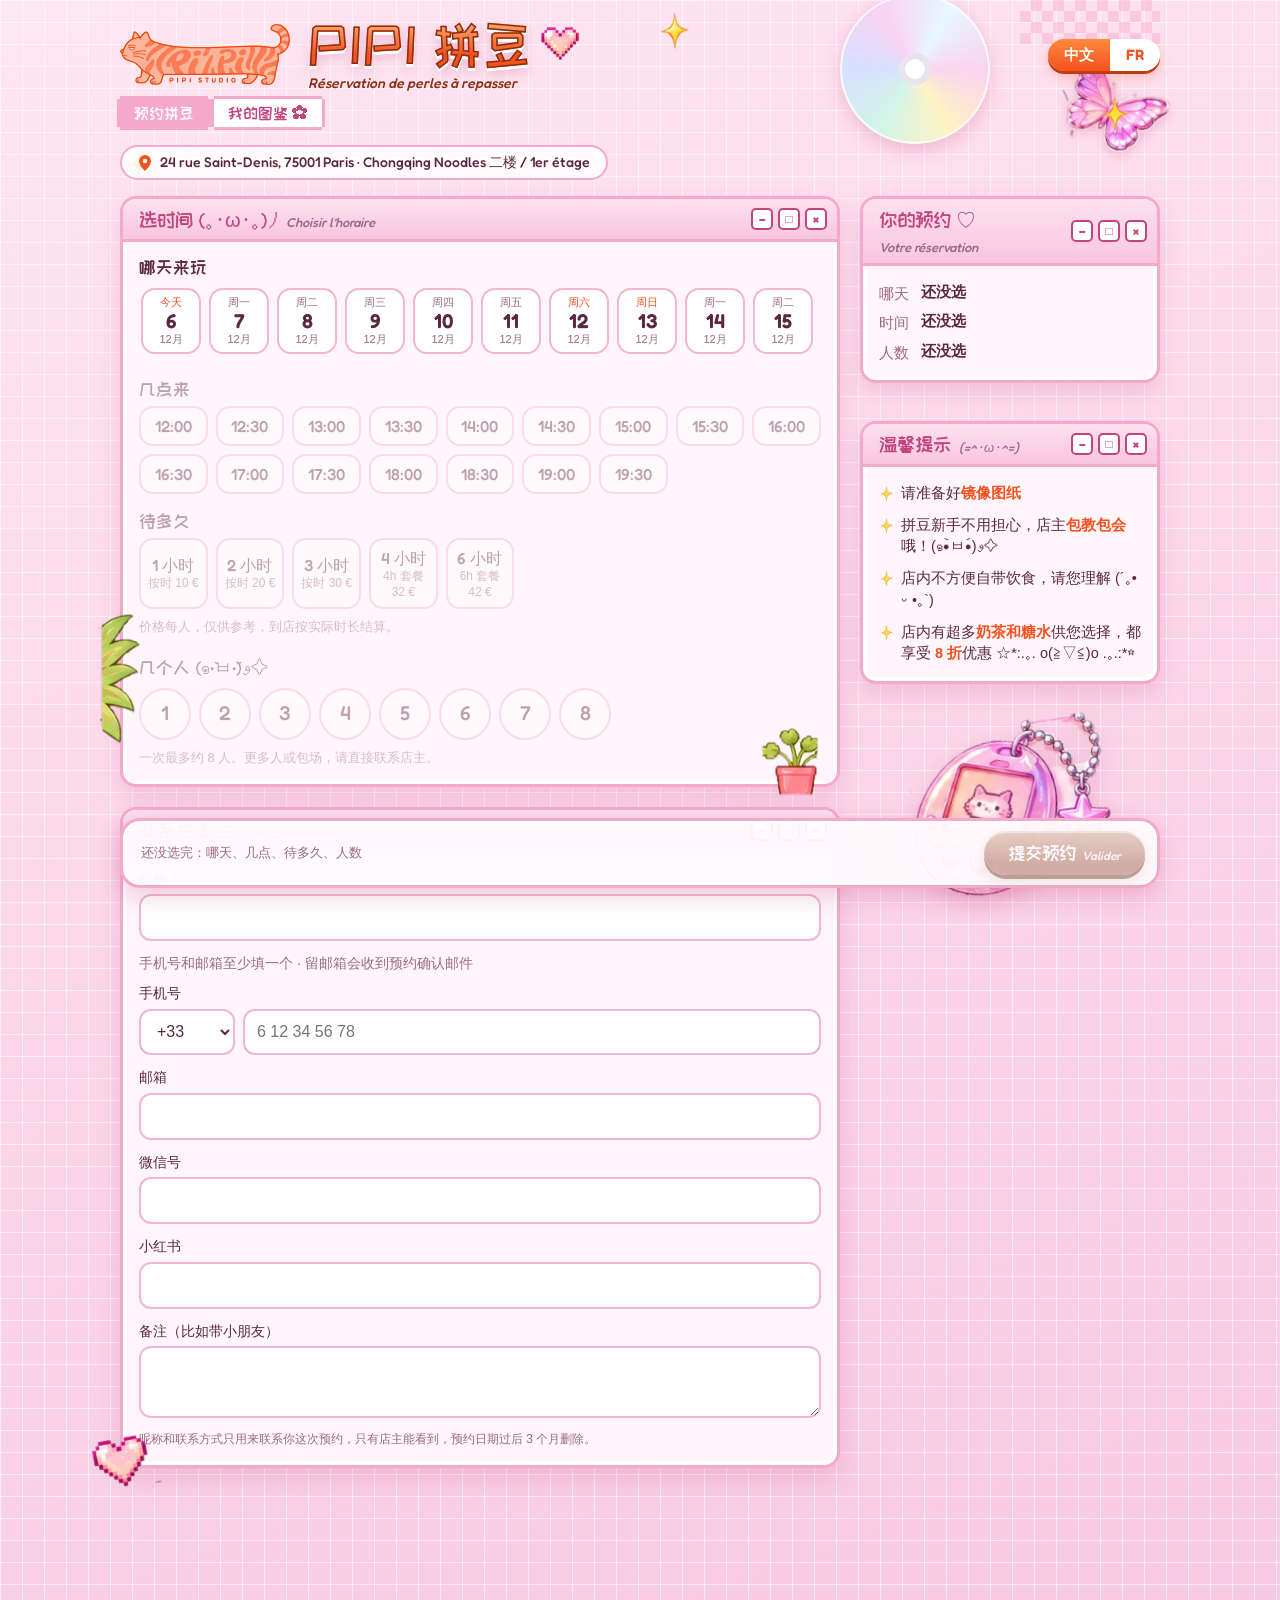
==== commit 1a9bec4e: "当前所在的导航标签保持白字 Co-Authored-By: Claude Opus 5.5 <noreply@anthropic.com>" ====
--- a/index.html
+++ b/index.html
@@ -7,7 +7,7 @@
 <meta name="format-detection" content="telephone=no, address=no, email=no, date=no">
 <meta name="description" content="PiPi 拼豆 · Paris 1er · 在线预约 / Réservation en ligne">
 <link rel="stylesheet" href="https://fonts.googleapis.com/css2?family=Fredoka:wght@400;500;600&family=ZCOOL+KuaiLe&display=swap">
-<link rel="stylesheet" href="booking.css?v=20261116b">
+<link rel="stylesheet" href="booking.css?v=20261116c">
 </head>
 <body>
 <div class="wrap">
@@ -38,7 +38,7 @@
 </div>
 <div class="bar" id="bar"></div>
 
-<script src="shared.js?v=20261116b"></script>
+<script src="shared.js?v=20261116c"></script>
 <script>
 /* 流程：选哪天 → 几点来 → 待多久 → 几个人 → 填联系方式 → 提交
    客人不选座位：系统按人数把座位自动分到店里的桌子上（优先整拨人坐同一张桌） */
--- a/booking.css
+++ b/booking.css
@@ -224,3 +224,4 @@
   box-shadow:0 -3px 0 var(--win-edge),0 3px 0 var(--win-edge),-3px 0 0 var(--win-edge),3px 0 0 var(--win-edge)}
 .pnav a[aria-current="page"]{background:var(--win-edge);color:#fff}
 .pnav a:hover:not([aria-current]){background:#FFF0F6}
+.pnav a[aria-current="page"]{color:#fff!important}
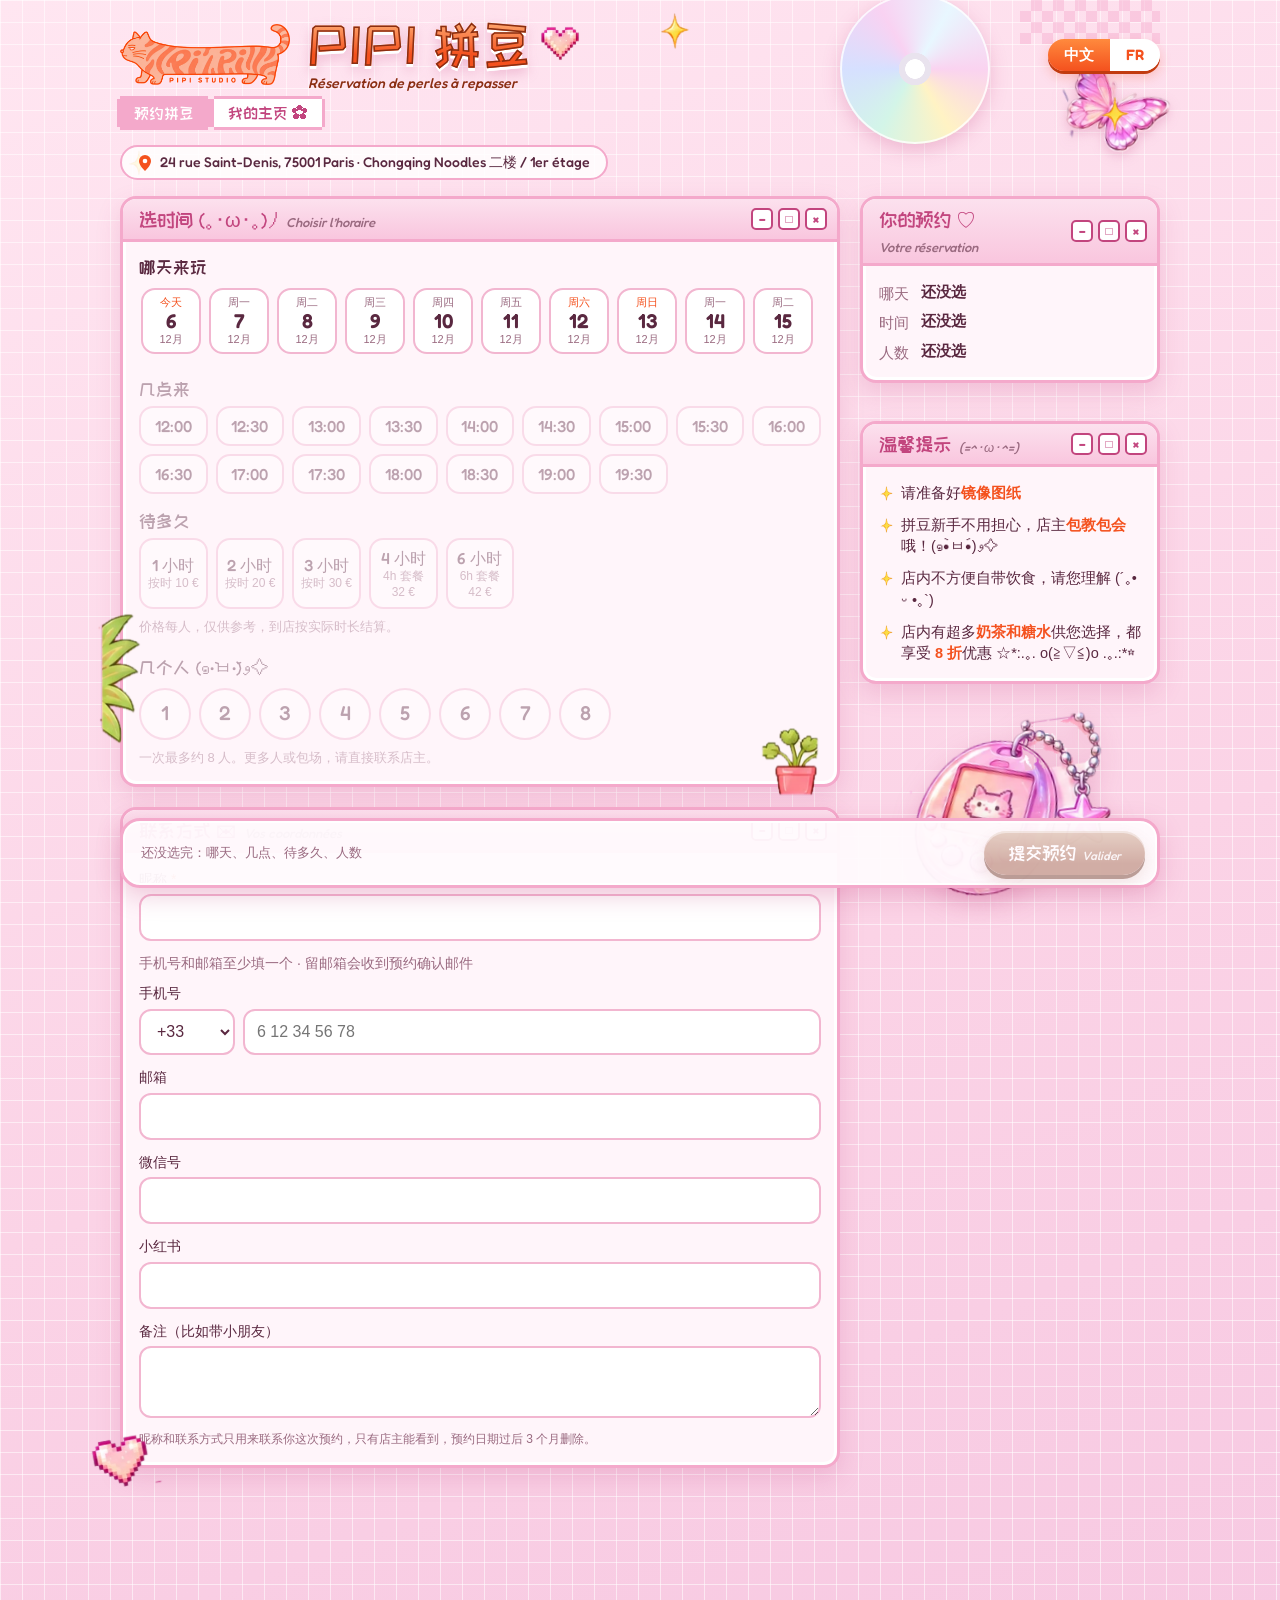
==== commit 60628ee4: "「我的主页」：客人可以查看并自己取消预约；导航改名「我的主页」 Co-Authored-By: Claude Opus 5.5 <noreply@anthropic.com>" ====
--- a/index.html
+++ b/index.html
@@ -7,7 +7,7 @@
 <meta name="format-detection" content="telephone=no, address=no, email=no, date=no">
 <meta name="description" content="PiPi 拼豆 · Paris 1er · 在线预约 / Réservation en ligne">
 <link rel="stylesheet" href="https://fonts.googleapis.com/css2?family=Fredoka:wght@400;500;600&family=ZCOOL+KuaiLe&display=swap">
-<link rel="stylesheet" href="booking.css?v=20261116c">
+<link rel="stylesheet" href="booking.css?v=20261116f">
 </head>
 <body>
 <div class="wrap">
@@ -38,13 +38,13 @@
 </div>
 <div class="bar" id="bar"></div>
 
-<script src="shared.js?v=20261116c"></script>
+<script src="shared.js?v=20261116f"></script>
 <script>
 /* 流程：选哪天 → 几点来 → 待多久 → 几个人 → 填联系方式 → 提交
    客人不选座位：系统按人数把座位自动分到店里的桌子上（优先整拨人坐同一张桌） */
 const {CONFIG,TABLES,seatIds,ALL_SEATS,ymd,hm,esc,overlap,api}=PIPI;
 const T={
- zh:{title:'PIPI 拼豆',navBook:'预约拼豆',navAlbum:'我的图鉴 ✿',sub:'Réservation de perles à repasser',
+ zh:{title:'PIPI 拼豆',navBook:'预约拼豆',navAlbum:'我的主页 ✿',sub:'Réservation de perles à repasser',
   pickT:'选时间 (｡･ω･｡)ﾉ',pickTi:'Choisir l’horaire',
   s1:'哪天来玩',s2:'几点来',s3:'待多久',s4:'几个人 (๑•̀ㅂ•́)و✧',
   wd:'日一二三四五六',wdp:'周',today:'今天',
@@ -63,8 +63,8 @@
   submit:'提交预约',submitI:'Valider',sending:'提交中…',
   eName:'请填一个昵称',ePhone:'请填手机号（至少 6 位数字）',eEmail:'邮箱格式不对',eContact:'手机号和邮箱至少填一个',
   eConflict:'刚刚这个时段被别人约满了，请换个时间。',eNet:'没提交成功，请检查网络再试一次。',
-  doneT:'约好了！ヽ(✿ﾟ▽ﾟ)ノ',doneP:'要改时间或取消，请提前联系店主 (^_-)-☆',shot:'建议截图保存这一页。',again:'再约一次',okT:'预约成功！',meow:'喵~',feed:'喂小猫一条鱼'},
- fr:{title:'PIPIPERLES STUDIO',navBook:'Réserver',navAlbum:'Mon album ✿',sub:'Atelier de perles à repasser · PiPi',
+  doneT:'约好了！ヽ(✿ﾟ▽ﾟ)ノ',doneP:'要取消可以在「我的主页」里自己取消；要改时间请提前联系店主 (^_-)-☆',shot:'建议截图保存这一页。',again:'再约一次',okT:'预约成功！',meow:'喵~',feed:'喂小猫一条鱼'},
+ fr:{title:'PIPIPERLES STUDIO',navBook:'Réserver',navAlbum:'Mon espace ✿',sub:'Atelier de perles à repasser · PiPi',
   pickT:'Horaire',pickTi:'',
   s1:'Date',s2:'Heure d’arrivée',s3:'Durée',s4:'Combien de personnes ?',
   wd:['dim','lun','mar','mer','jeu','ven','sam'],wdp:'',today:'auj.',
@@ -83,7 +83,7 @@
   submit:'Réserver',submitI:'',sending:'Envoi…',
   eName:'Indiquez un pseudo',ePhone:'Indiquez un numéro (6 chiffres minimum)',eEmail:'E-mail invalide',eContact:'Indiquez un téléphone ou un e-mail',
   eConflict:'Ce créneau vient d’être complet, choisissez un autre horaire.',eNet:'Échec de l’envoi. Vérifiez la connexion et réessayez.',
-  doneT:'C’est réservé ! ヽ(✿ﾟ▽ﾟ)ノ',doneP:'Pour modifier ou annuler, prévenez-nous à l’avance.',shot:'Pensez à faire une capture d’écran.',again:'Nouvelle réservation',okT:'Réservé !',meow:'Miaou~',feed:'Donner un poisson au chat'}};
+  doneT:'C’est réservé ! ヽ(✿ﾟ▽ﾟ)ノ',doneP:'Pour annuler, utilisez « Mon espace ». Pour modifier, prévenez-nous à l’avance.',shot:'Pensez à faire une capture d’écran.',again:'Nouvelle réservation',okT:'Réservé !',meow:'Miaou~',feed:'Donner un poisson au chat'}};
 
 let lang='zh';try{const l=localStorage.getItem('pipi-lang');if(l==='fr'||l==='zh')lang=l;else if(/^fr/i.test(navigator.language))lang='fr'}catch(e){}
 const t=(k,v={})=>String(T[lang][k]).replace(/\{(\w+)\}/g,(_,x)=>v[x]);
@@ -256,7 +256,8 @@
       const seats=assignSeats(st.n);
       if(!seats)break;
       const r=await api.create({...base,seats});
-      if(r.ok){st.done={...base,seats:r.seats||seats};st.sending=false;renderAll();window.scrollTo(0,0);return}
+      if(r.ok){try{localStorage.setItem('pipi-me',JSON.stringify({name:f.name.trim(),code:f.code,phone:f.phone.trim(),email:f.email.trim()}))}catch(x){}   // 记住联系方式，「我的主页」直接显示预约
+        st.done={...base,seats:r.seats||seats};st.sending=false;renderAll();window.scrollTo(0,0);return}
       st.busy=await api.busy(st.date);
     }
     st.sending=false;st.msg=t('eConflict');clampN();renderPick();renderSide();renderBar();document.getElementById('pick').scrollIntoView({behavior:'smooth'});
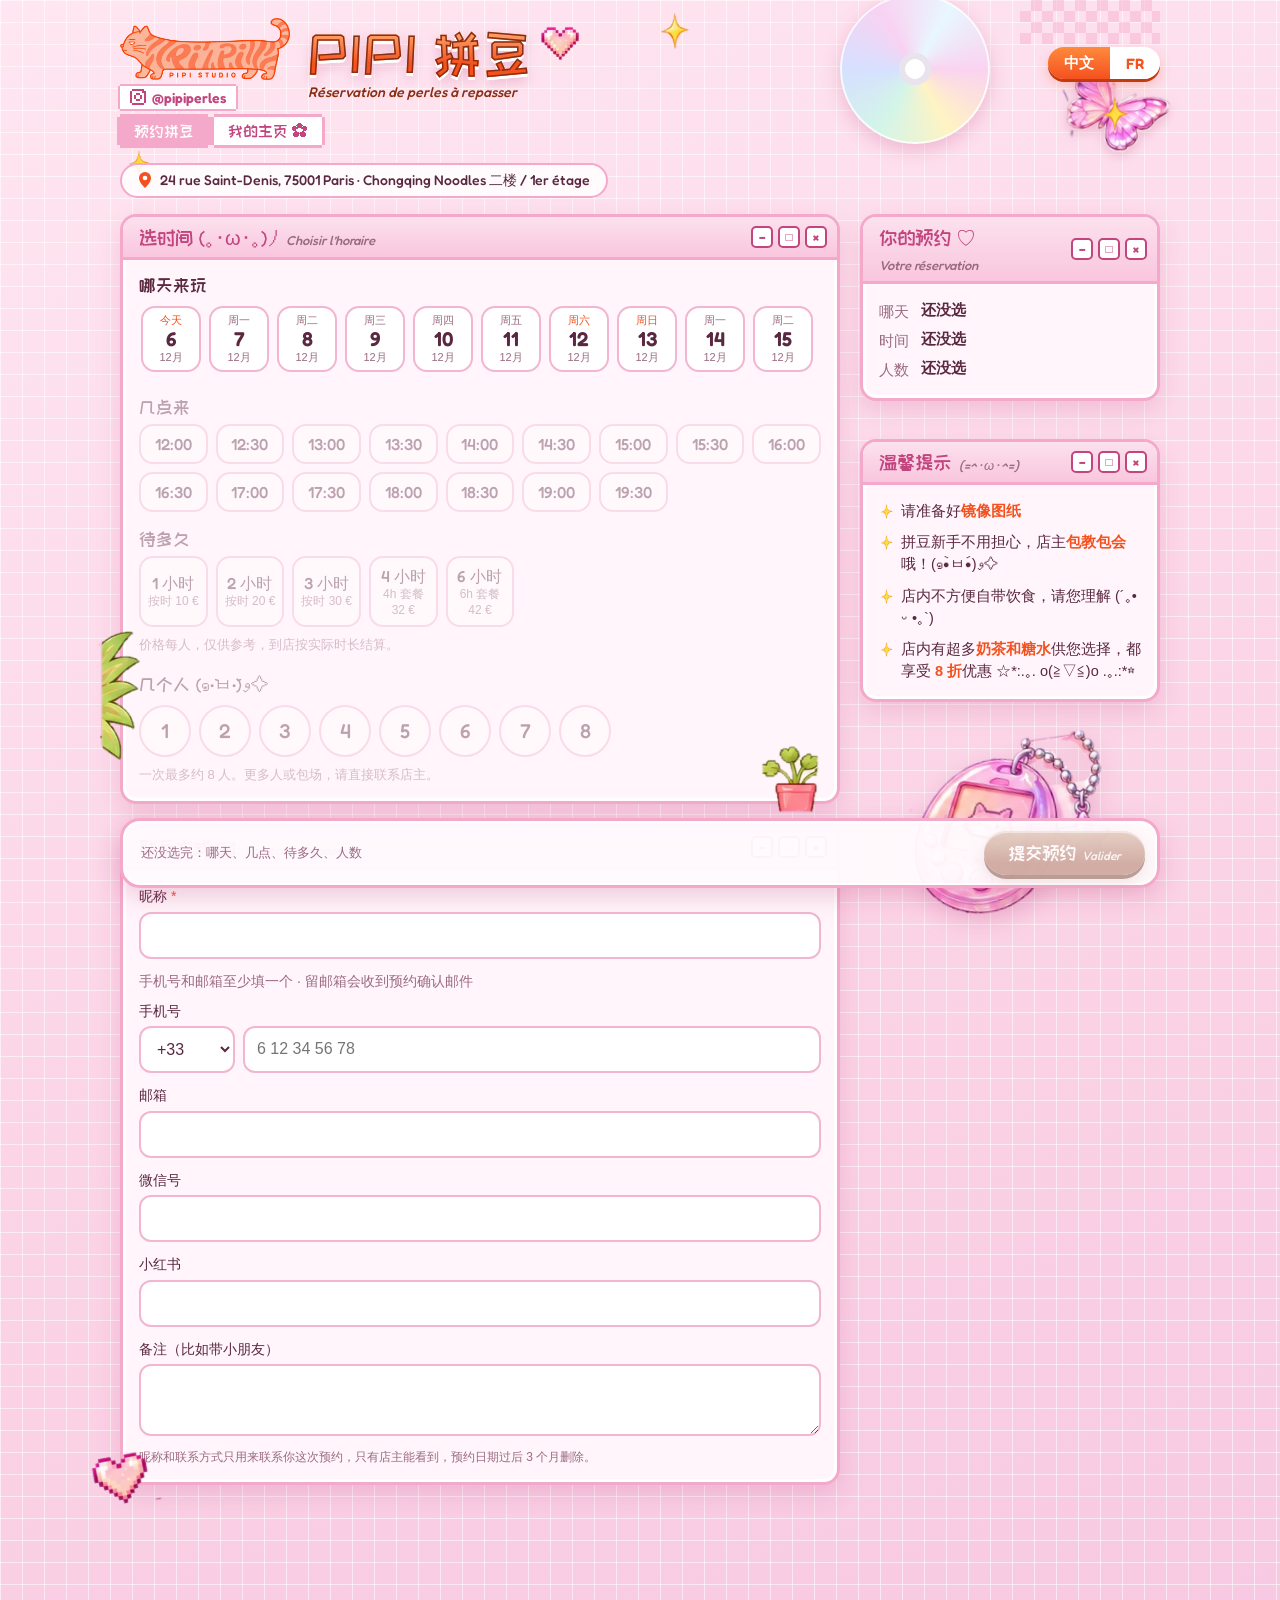
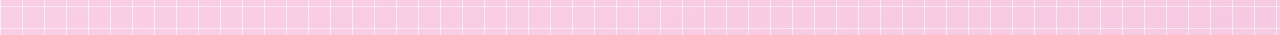
==== commit 620f5209: "logo 下面加 Instagram @pipiperles 链接（预约页和我的主页） Co-Authored-By: Claude Opus 5.5 <noreply@anthropic.com>" ====
--- a/index.html
+++ b/index.html
@@ -7,7 +7,7 @@
 <meta name="format-detection" content="telephone=no, address=no, email=no, date=no">
 <meta name="description" content="PiPi 拼豆 · Paris 1er · 在线预约 / Réservation en ligne">
 <link rel="stylesheet" href="https://fonts.googleapis.com/css2?family=Fredoka:wght@400;500;600&family=ZCOOL+KuaiLe&display=swap">
-<link rel="stylesheet" href="booking.css?v=20261116f">
+<link rel="stylesheet" href="booking.css?v=20261116g">
 </head>
 <body>
 <div class="wrap">
@@ -21,7 +21,7 @@
   <img class="deco hide-sm" src="img/sparkle.png" alt="" aria-hidden="true" style="width:22px;left:8px;top:150px">
 
   <header class="top">
-    <img class="logo" src="pipi-logo.png" alt="PiPi Studio" width="660" height="240">
+    <div class="brand"><img class="logo" src="pipi-logo.png" alt="PiPi Studio" width="660" height="240"><a class="ins" href="https://www.instagram.com/pipiperles/" target="_blank" rel="noopener" aria-label="Instagram @pipiperles"><svg width="16" height="16" viewBox="0 0 8 8" shape-rendering="crispEdges" aria-hidden="true"><path fill="currentColor" d="M1 0h6v1H1zM0 1h1v6H0zM7 1h1v6H7zM1 7h6v1H1zM3 2h2v1H3zM2 3h1v2H2zM5 3h1v2H5zM3 5h2v1H3zM6 1h1v1H6z"/></svg>@pipiperles</a></div>
     <div class="title"><h1 id="t-title"></h1><p id="t-sub"></p></div>
     <div class="lang"><button data-lang="zh">中文</button><button data-lang="fr">FR</button></div>
   </header>
@@ -38,7 +38,7 @@
 </div>
 <div class="bar" id="bar"></div>
 
-<script src="shared.js?v=20261116f"></script>
+<script src="shared.js?v=20261116g"></script>
 <script>
 /* 流程：选哪天 → 几点来 → 待多久 → 几个人 → 填联系方式 → 提交
    客人不选座位：系统按人数把座位自动分到店里的桌子上（优先整拨人坐同一张桌） */
@@ -134,7 +134,7 @@
   const free=ready()?freeCount():0,max=Math.min(free,CONFIG.maxSeats);
   document.getElementById('pick').innerHTML=winBar(t('pickT'),t('pickTi'))+`<img class="palm" src="img/palm.png" alt="" aria-hidden="true"><img class="plant" src="img/plant.png" alt="" aria-hidden="true"><div class="win-body">
    <div class="q"><h3>${t('s1')}</h3><div class="days">${days.map((d,i)=>{const v=ymd(d);
-     return `<button class="day ${isWeekend(v)?'we':''} ${v===ds?'on':''}" data-date="${v}"><small>${i===0?t('today'):wdName(d)}</small><b>${d.getDate()}</b><small>${d.getMonth()+1}${lang==='zh'?'月':'/'}</small></button>`}).join('')}</div></div>
+     return `<button class="day ${isWeekend(v)?'we':''} ${v===ds?'on':''}" data-date="${v}"><small>${i===0?t('today'):wdName(d)}</small><b>${d.getDate()}</b><small>${lang==='zh'?(d.getMonth()+1)+'月':['janv.','févr.','mars','avr.','mai','juin','juil.','août','sept.','oct.','nov.','déc.'][d.getMonth()]}</small></button>`}).join('')}</div></div>
    <div class="q ${ds?'':'off'}"><h3>${t('s2')}</h3><div class="grid">${times.map(m=>`<button class="opt ${m===st.start?'on':''}" data-start="${m}" ${!ds||past(m)?'disabled':''}>${hm(m)}</button>`).join('')}</div></div>
    <div class="q ${ds&&st.start!=null?'':'off'}"><h3>${t('s3')}</h3><div class="grid">${(ds?durOptions(ds):durOptions(todayStr())).map(o=>{const over=o.v!=='free'&&st.start!=null&&st.start+o.v>CONFIG.close;
      return `<button class="opt ${o.v===st.dur?'on':''}" data-dur="${o.v}" ${over||st.start==null?'disabled':''}>${o.v==='free'?t('free'):(o.v/60)+' '+t('h')}<small>${o.v==='free'?t('untilClose')+' · ':''}${o.p}</small></button>`}).join('')}</div>
--- a/booking.css
+++ b/booking.css
@@ -225,3 +225,10 @@
 .pnav a[aria-current="page"]{background:var(--win-edge);color:#fff}
 .pnav a:hover:not([aria-current]){background:#FFF0F6}
 .pnav a[aria-current="page"]{color:#fff!important}
+
+/* logo 下面的 Instagram 账号 */
+.brand{display:flex;flex-direction:column;align-items:flex-start;gap:6px}
+.ins{display:inline-flex;align-items:center;gap:6px;padding:3px 10px;background:#fff;color:var(--win-ink);text-decoration:none;font:600 14px var(--f-num);
+  box-shadow:0 -2px 0 var(--win-edge),0 2px 0 var(--win-edge),-2px 0 0 var(--win-edge),2px 0 0 var(--win-edge)}
+.ins:hover{background:#FFF0F6}
+.ins svg{display:block}
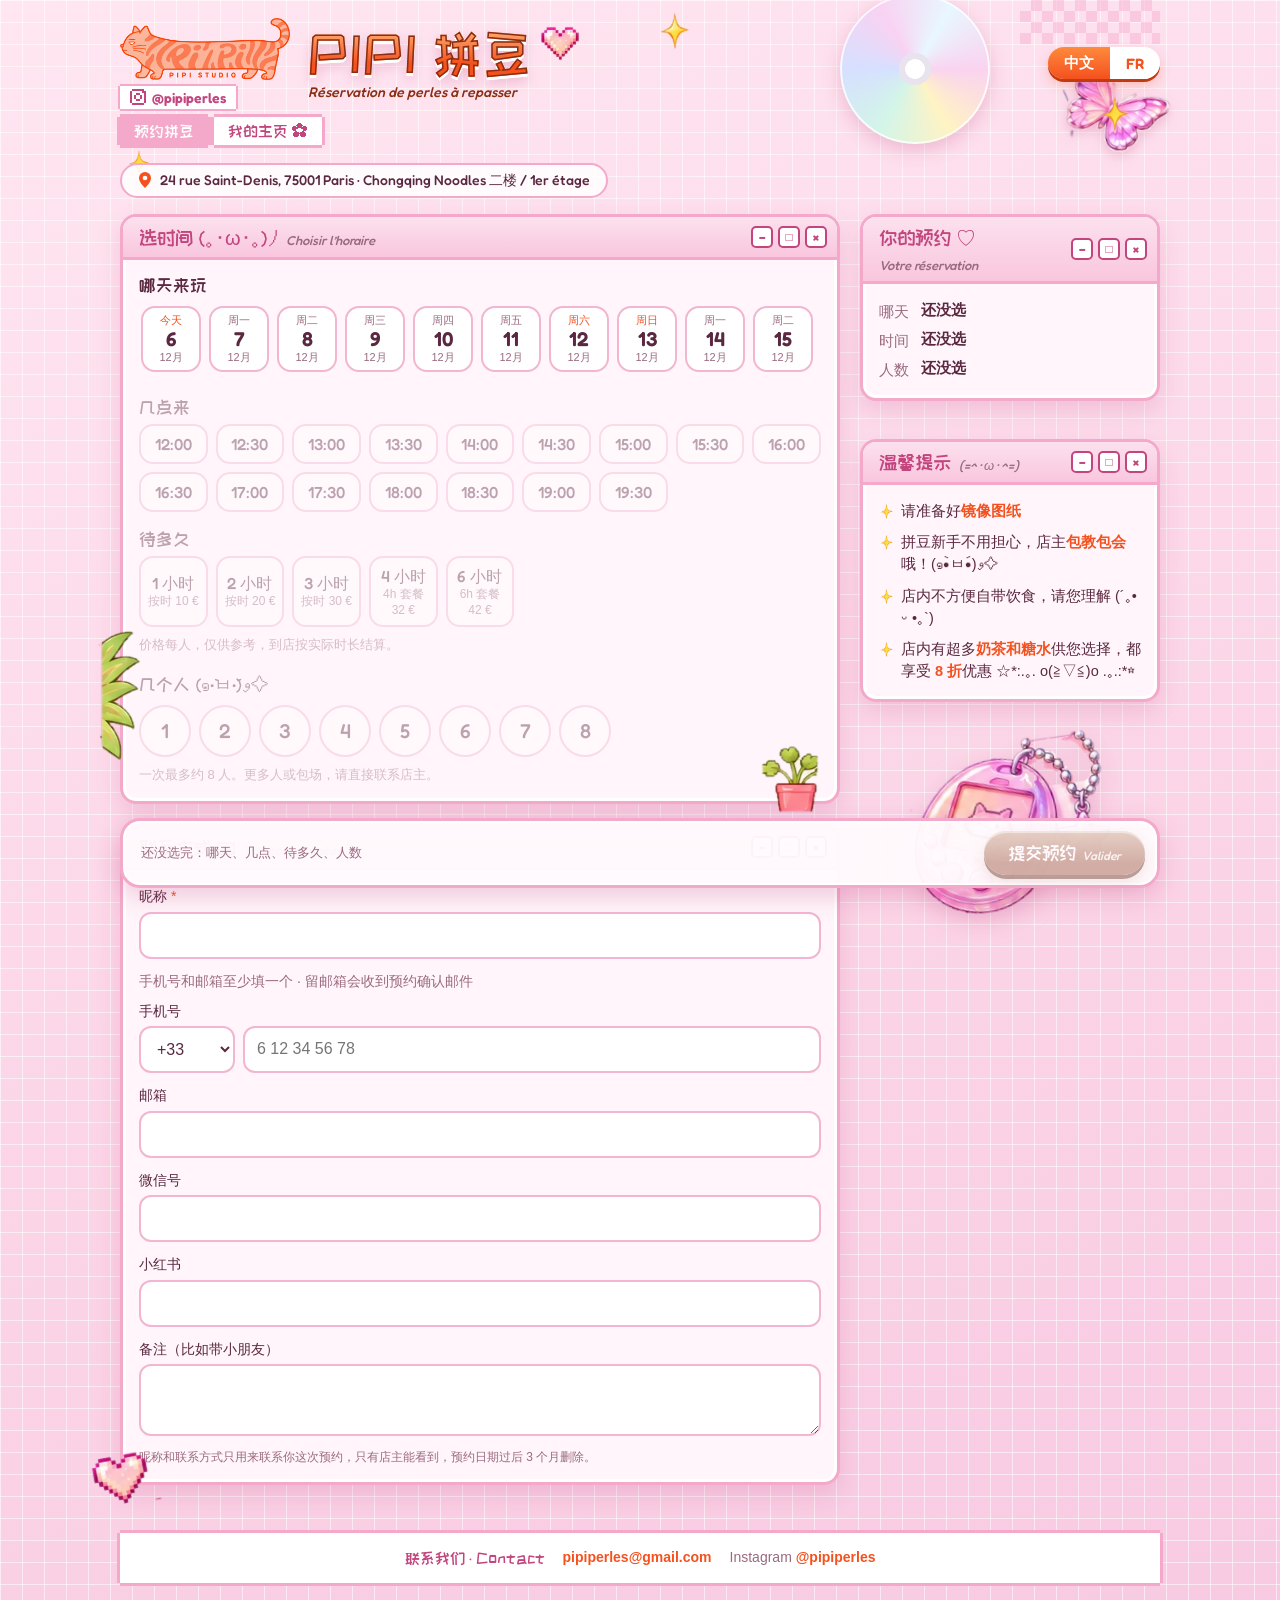
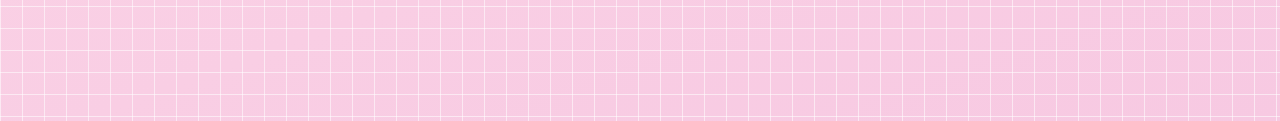
==== commit e93aa9d3: "页面最下面加联系方式：邮箱 pipiperles@gmail.com + Instagram Co-Authored-By: Claude Opus 5.5 <noreply@anthropic.co" ====
--- a/index.html
+++ b/index.html
@@ -7,7 +7,7 @@
 <meta name="format-detection" content="telephone=no, address=no, email=no, date=no">
 <meta name="description" content="PiPi 拼豆 · Paris 1er · 在线预约 / Réservation en ligne">
 <link rel="stylesheet" href="https://fonts.googleapis.com/css2?family=Fredoka:wght@400;500;600&family=ZCOOL+KuaiLe&display=swap">
-<link rel="stylesheet" href="booking.css?v=20261116g">
+<link rel="stylesheet" href="booking.css?v=20261116h">
 </head>
 <body>
 <div class="wrap">
@@ -35,10 +35,11 @@
     </div>
     <aside class="side" id="side"></aside>
   </main>
+  <footer class="sitefoot"><b>联系我们 · Contact</b><a href="mailto:pipiperles@gmail.com">pipiperles@gmail.com</a><span>Instagram <a href="https://www.instagram.com/pipiperles/" target="_blank" rel="noopener">@pipiperles</a></span></footer>
 </div>
 <div class="bar" id="bar"></div>
 
-<script src="shared.js?v=20261116g"></script>
+<script src="shared.js?v=20261116h"></script>
 <script>
 /* 流程：选哪天 → 几点来 → 待多久 → 几个人 → 填联系方式 → 提交
    客人不选座位：系统按人数把座位自动分到店里的桌子上（优先整拨人坐同一张桌） */
--- a/booking.css
+++ b/booking.css
@@ -232,3 +232,10 @@
   box-shadow:0 -2px 0 var(--win-edge),0 2px 0 var(--win-edge),-2px 0 0 var(--win-edge),2px 0 0 var(--win-edge)}
 .ins:hover{background:#FFF0F6}
 .ins svg{display:block}
+
+/* 页面最下面的联系方式 */
+.sitefoot{position:relative;z-index:1;display:flex;flex-wrap:wrap;justify-content:center;align-items:center;gap:6px 18px;margin:28px 0 8px;padding:14px 16px;
+  background:#fff;color:var(--muted);font-size:14px;text-align:center;box-shadow:0 -3px 0 var(--win-edge),0 3px 0 var(--win-edge),-3px 0 0 var(--win-edge),3px 0 0 var(--win-edge)}
+.sitefoot b{font:400 16px var(--f-head);color:var(--win-ink)}
+.sitefoot a{color:var(--orange2);font-weight:600;text-decoration:none}
+.sitefoot a:hover{text-decoration:underline}
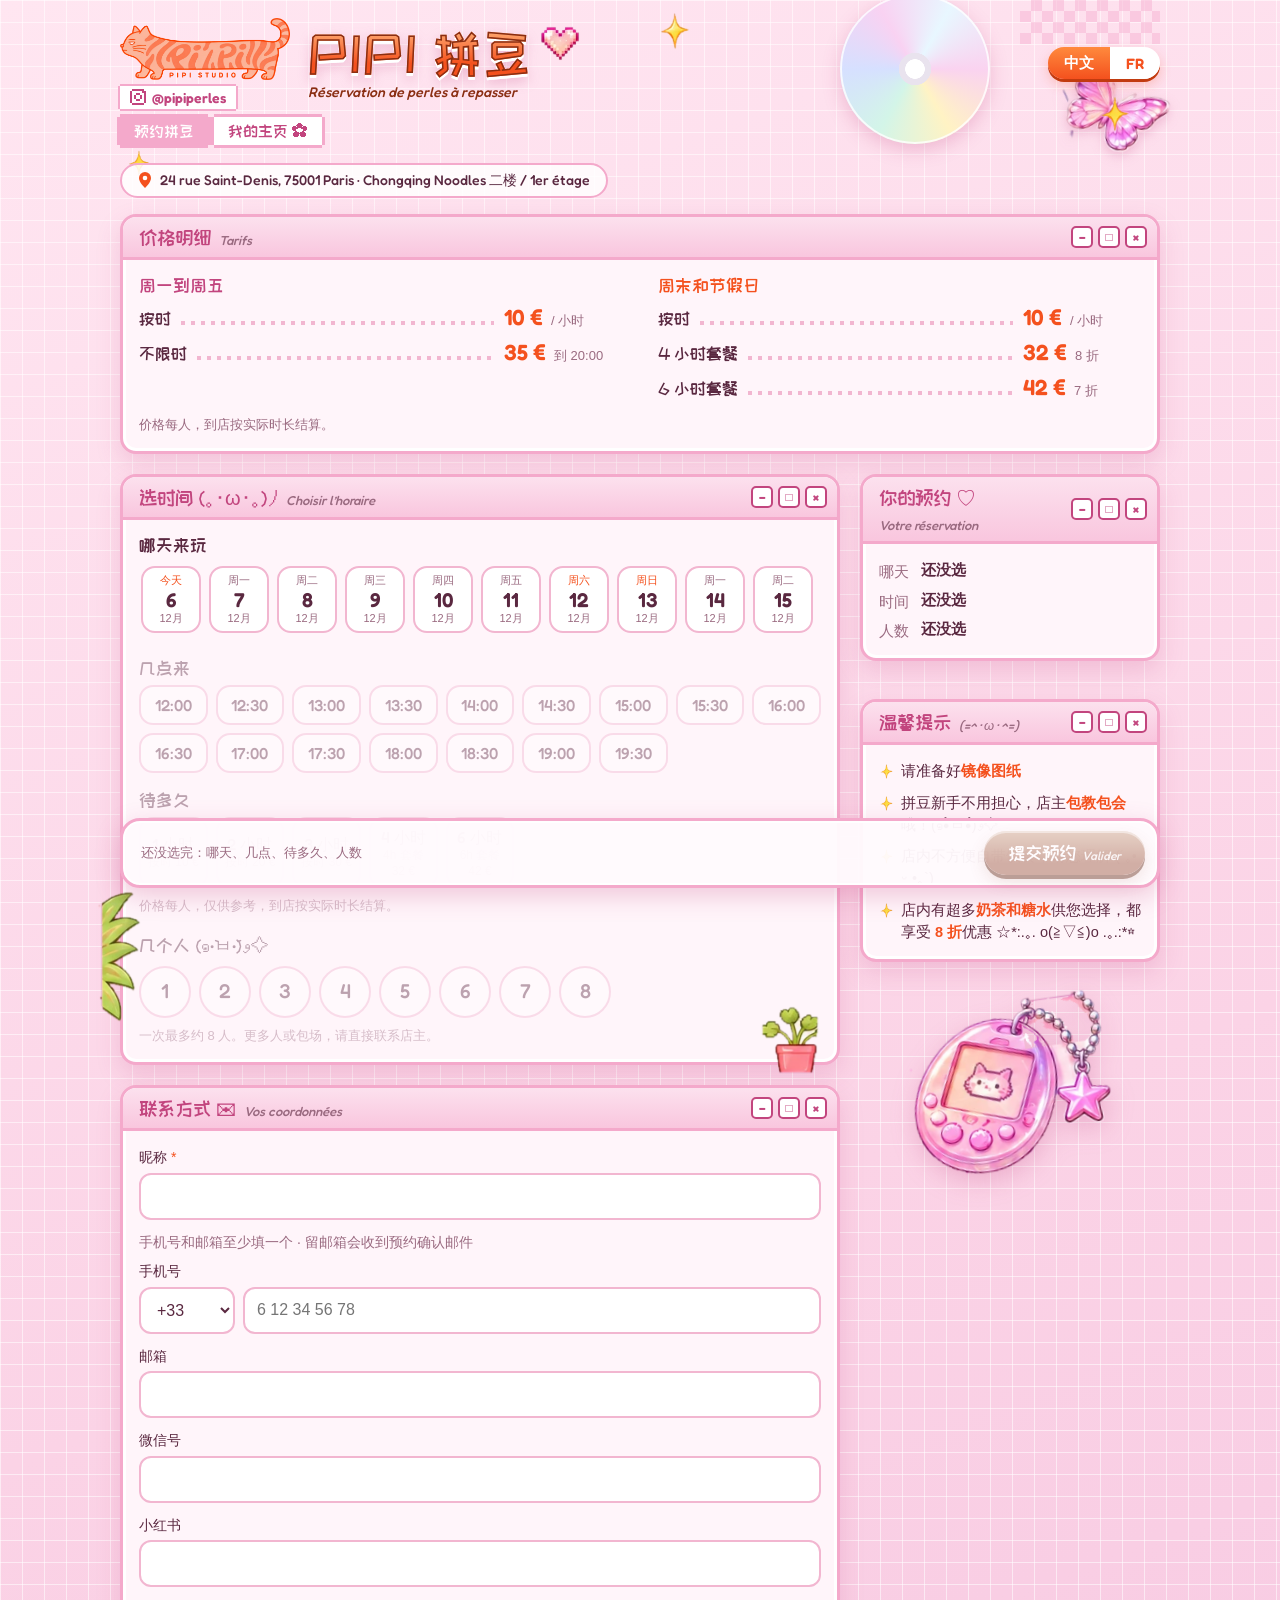
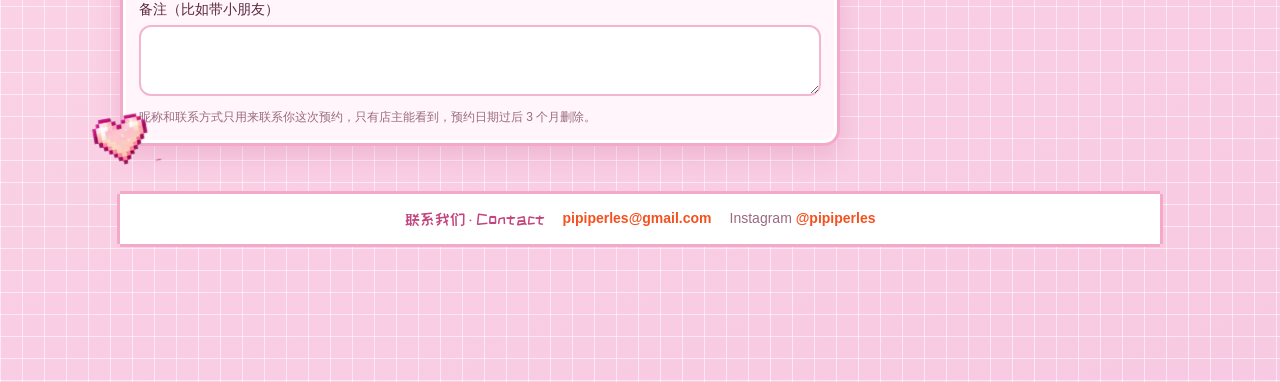
==== commit 7dd42c66: "首页先放价格明细再放预约；头像标题改成「头像 / Avatars」 Co-Authored-By: Claude Opus 5.5 <noreply@anthropic.com>" ====
--- a/index.html
+++ b/index.html
@@ -7,7 +7,7 @@
 <meta name="format-detection" content="telephone=no, address=no, email=no, date=no">
 <meta name="description" content="PiPi 拼豆 · Paris 1er · 在线预约 / Réservation en ligne">
 <link rel="stylesheet" href="https://fonts.googleapis.com/css2?family=Fredoka:wght@400;500;600&family=ZCOOL+KuaiLe&display=swap">
-<link rel="stylesheet" href="booking.css?v=20261116h">
+<link rel="stylesheet" href="booking.css?v=20261124a">
 </head>
 <body>
 <div class="wrap">
@@ -28,6 +28,7 @@
   <nav class="pnav" style="display:flex;gap:6px"><a style="color:#C2457E;text-decoration:none" href="./" aria-current="page" id="nav-book"></a><a style="color:#C2457E;text-decoration:none" href="draw.html" id="nav-album"></a></nav>
   <div class="addr"><svg width="14" height="18" viewBox="0 0 14 18" aria-hidden="true"><path d="M7 1a6 6 0 0 0-6 6c0 4.5 6 10 6 10s6-5.5 6-10a6 6 0 0 0-6-6z" fill="#F4511E"/><circle cx="7" cy="7" r="2.3" fill="#fff"/></svg><span id="addr"></span></div>
 
+  <section class="win price" id="price"></section>
   <main class="layout" id="main">
     <div>
       <section class="win" id="pick"></section>
@@ -45,7 +46,8 @@
    客人不选座位：系统按人数把座位自动分到店里的桌子上（优先整拨人坐同一张桌） */
 const {CONFIG,TABLES,seatIds,ALL_SEATS,ymd,hm,esc,overlap,api}=PIPI;
 const T={
- zh:{title:'PIPI 拼豆',navBook:'预约拼豆',navAlbum:'我的主页 ✿',sub:'Réservation de perles à repasser',
+ zh:{title:'PIPI 拼豆',prT:'价格明细',prTi:'Tarifs',prWd:'周一到周五',prWe:'周末和节假日',prPer:'每人',
+  prRows:{wd:[['按时','10 €','/ 小时'],['不限时','35 €','到 20:00']],we:[['按时','10 €','/ 小时'],['4 小时套餐','32 €','8 折'],['6 小时套餐','42 €','7 折']]},prNote:'价格每人，到店按实际时长结算。',navBook:'预约拼豆',navAlbum:'我的主页 ✿',sub:'Réservation de perles à repasser',
   pickT:'选时间 (｡･ω･｡)ﾉ',pickTi:'Choisir l’horaire',
   s1:'哪天来玩',s2:'几点来',s3:'待多久',s4:'几个人 (๑•̀ㅂ•́)و✧',
   wd:'日一二三四五六',wdp:'周',today:'今天',
@@ -65,7 +67,8 @@
   eName:'请填一个昵称',ePhone:'请填手机号（至少 6 位数字）',eEmail:'邮箱格式不对',eContact:'手机号和邮箱至少填一个',
   eConflict:'刚刚这个时段被别人约满了，请换个时间。',eNet:'没提交成功，请检查网络再试一次。',
   doneT:'约好了！ヽ(✿ﾟ▽ﾟ)ノ',doneP:'要取消可以在「我的主页」里自己取消；要改时间请提前联系店主 (^_-)-☆',shot:'建议截图保存这一页。',again:'再约一次',okT:'预约成功！',meow:'喵~',feed:'喂小猫一条鱼'},
- fr:{title:'PIPIPERLES STUDIO',navBook:'Réserver',navAlbum:'Mon espace ✿',sub:'Atelier de perles à repasser · PiPi',
+ fr:{title:'PIPIPERLES STUDIO',prT:'Tarifs',prTi:'',prWd:'Lundi – vendredi',prWe:'Week-end et jours fériés',prPer:'par personne',
+  prRows:{wd:[['À l’heure','10 €','/ heure'],['Illimité','35 €','jusqu’à 20h']],we:[['À l’heure','10 €','/ heure'],['Forfait 4 h','32 €','-20 %'],['Forfait 6 h','42 €','-30 %']]},prNote:'Prix par personne, réglés sur place selon la durée réelle.',navBook:'Réserver',navAlbum:'Mon espace ✿',sub:'Atelier de perles à repasser · PiPi',
   pickT:'Horaire',pickTi:'',
   s1:'Date',s2:'Heure d’arrivée',s3:'Durée',s4:'Combien de personnes ?',
   wd:['dim','lun','mar','mer','jeu','ven','sam'],wdp:'',today:'auj.',
@@ -128,6 +131,10 @@
 
 /* ---------- 渲染 ---------- */
 const winBar=(title,sub)=>`<div class="win-bar"><h2>${title}${sub?` <i>${sub}</i>`:''}</h2><div class="win-btns" aria-hidden="true"><span>–</span><span>□</span><span>×</span></div></div>`;
+/* 价格明细：放在预约界面上面（2026-11-24 小柱定）。改价时记得和 durOptions、00-同步档「现行价格」一起改 */
+function renderPrice(){const el=document.getElementById('price'),r=T[lang].prRows;el.hidden=!!st.done;
+  const col=(h,rows,c)=>`<div class="pcol ${c}"><h3>${h}</h3><dl>${rows.map(([n,p,x])=>`<div><dt>${n}</dt><i aria-hidden="true"></i><dd><b>${p}</b><small>${x}</small></dd></div>`).join('')}</dl></div>`;
+  el.innerHTML=winBar(t('prT'),t('prTi'))+`<div class="win-body"><div class="pcols">${col(t('prWd'),r.wd,'wd')}${col(t('prWe'),r.we,'we')}</div><p class="note">${t('prNote')}</p></div>`}
 function renderPick(){
   const days=[];for(let i=0;i<CONFIG.daysAhead;i++){const d=new Date();d.setDate(d.getDate()+i);days.push(d)}
   const ds=st.date,times=[];for(let m=CONFIG.open;m<CONFIG.close;m+=CONFIG.step)times.push(m);
@@ -223,6 +230,7 @@
   document.getElementById('t-title').textContent=t('title');document.getElementById('nav-book').textContent=t('navBook');document.getElementById('nav-album').textContent=t('navAlbum');document.getElementById('t-sub').textContent=t('sub');
   document.getElementById('addr').textContent=CONFIG.address;
   document.querySelectorAll('.lang button').forEach(b=>b.setAttribute('aria-pressed',b.dataset.lang===lang));
+  renderPrice();
   if(st.done){renderDone();return}
   renderPick();renderSide();renderContact();renderBar()}
 const rerender=()=>{clampN();renderPick();renderSide();renderBar()};
--- a/booking.css
+++ b/booking.css
@@ -239,3 +239,20 @@
 .sitefoot b{font:400 16px var(--f-head);color:var(--win-ink)}
 .sitefoot a{color:var(--orange2);font-weight:600;text-decoration:none}
 .sitefoot a:hover{text-decoration:underline}
+
+/* 首页最上面的价格明细：像菜单一样一行一价，中间用方形豆子点线连起来 */
+.price{position:relative;z-index:1}
+.price[hidden]{display:none}
+.pcols{display:grid;grid-template-columns:1fr 1fr;gap:20px 36px}
+@media (max-width:640px){.pcols{grid-template-columns:minmax(0,1fr)}}
+.pcol h3{margin:0 0 6px;font:400 18px var(--f-head);color:var(--win-ink)}
+.pcol.we h3{color:var(--orange2)}
+.pcol dl{margin:0}
+.pcol dl>div{display:flex;align-items:baseline;gap:10px;padding:4px 0}
+.pcol dt{flex:none;font:400 17px var(--f-head);color:var(--ink)}
+.pcol i{flex:1;min-width:16px;height:4px;background:repeating-linear-gradient(90deg,var(--line) 0 4px,transparent 4px 10px)}
+.pcol dd{margin:0;flex:none;min-width:118px;display:flex;align-items:baseline;gap:8px}
+.pcol dd b{font:600 22px var(--f-num);color:var(--orange2)}
+.pcol dd small{font-size:13px;color:var(--muted)}
+.price .note{margin:10px 0 0}
+html[lang="fr"] .pcol dt{font:500 17px var(--f-num)}
